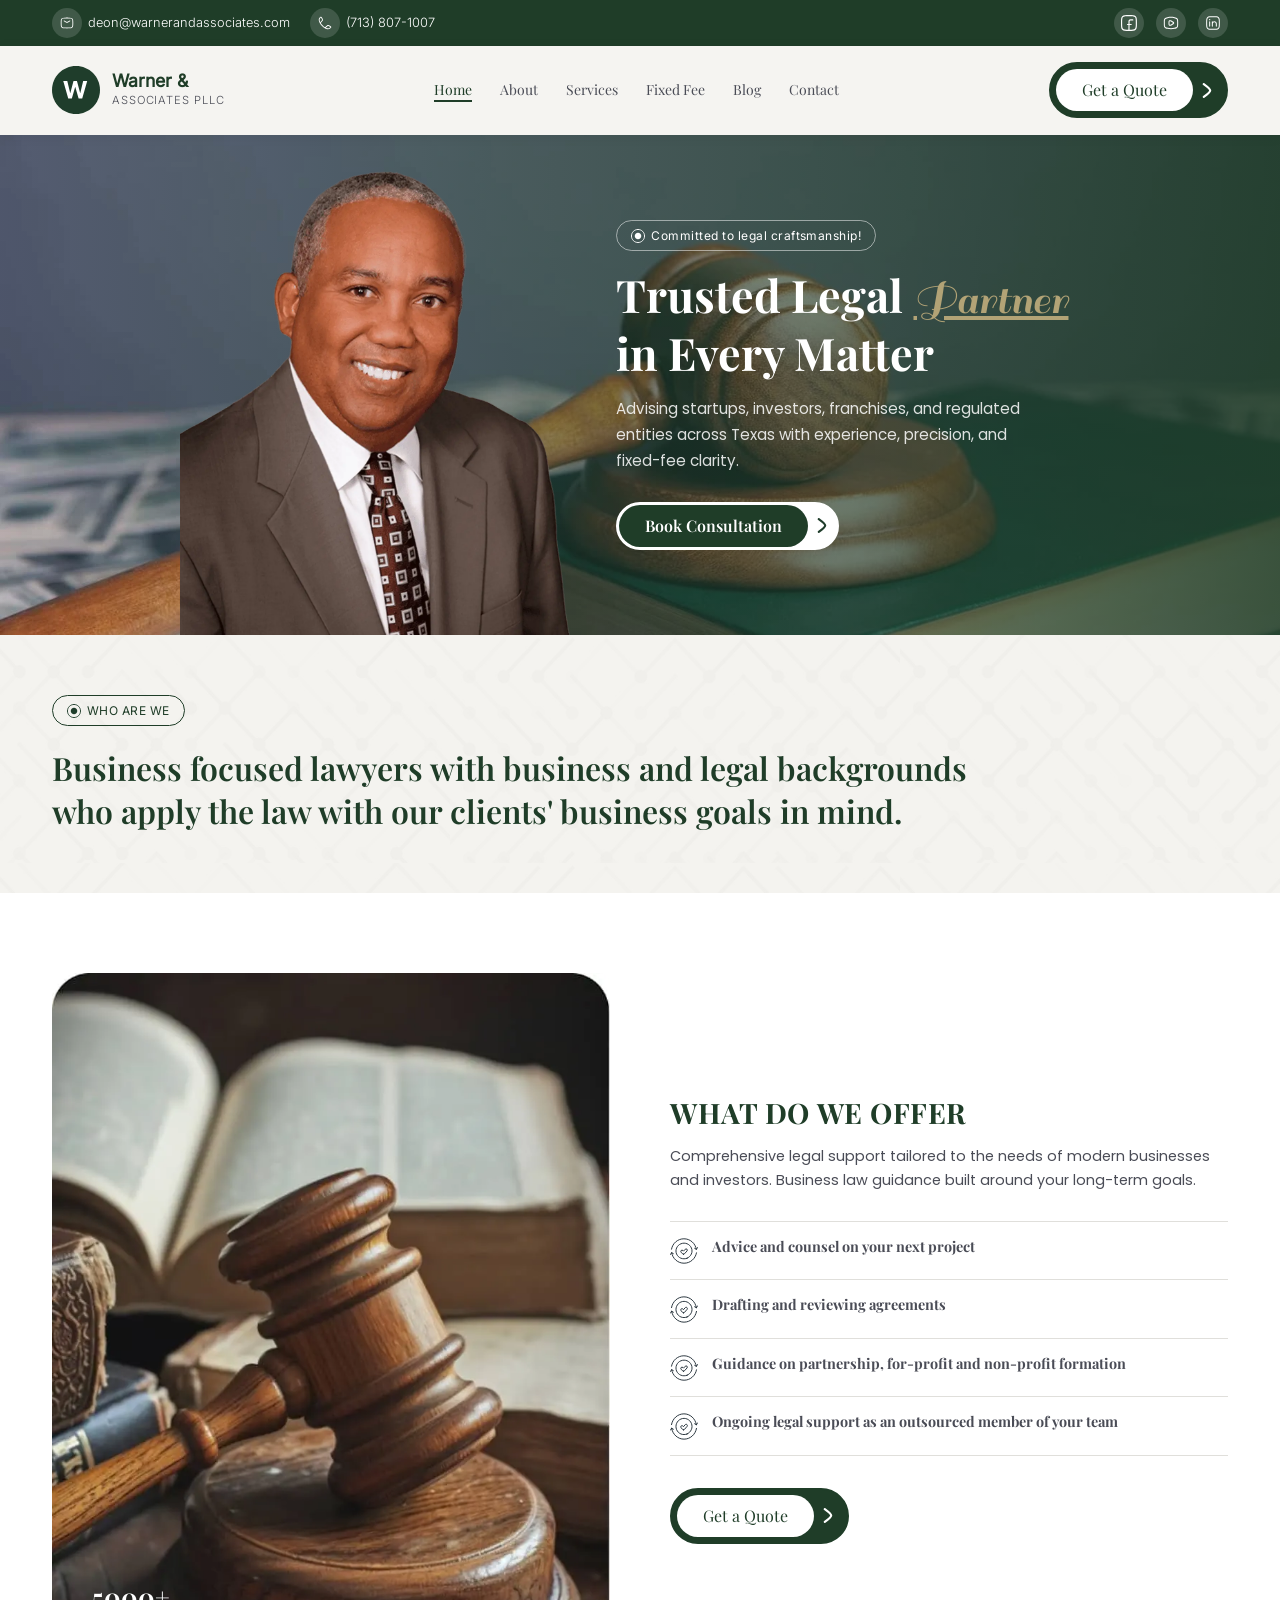
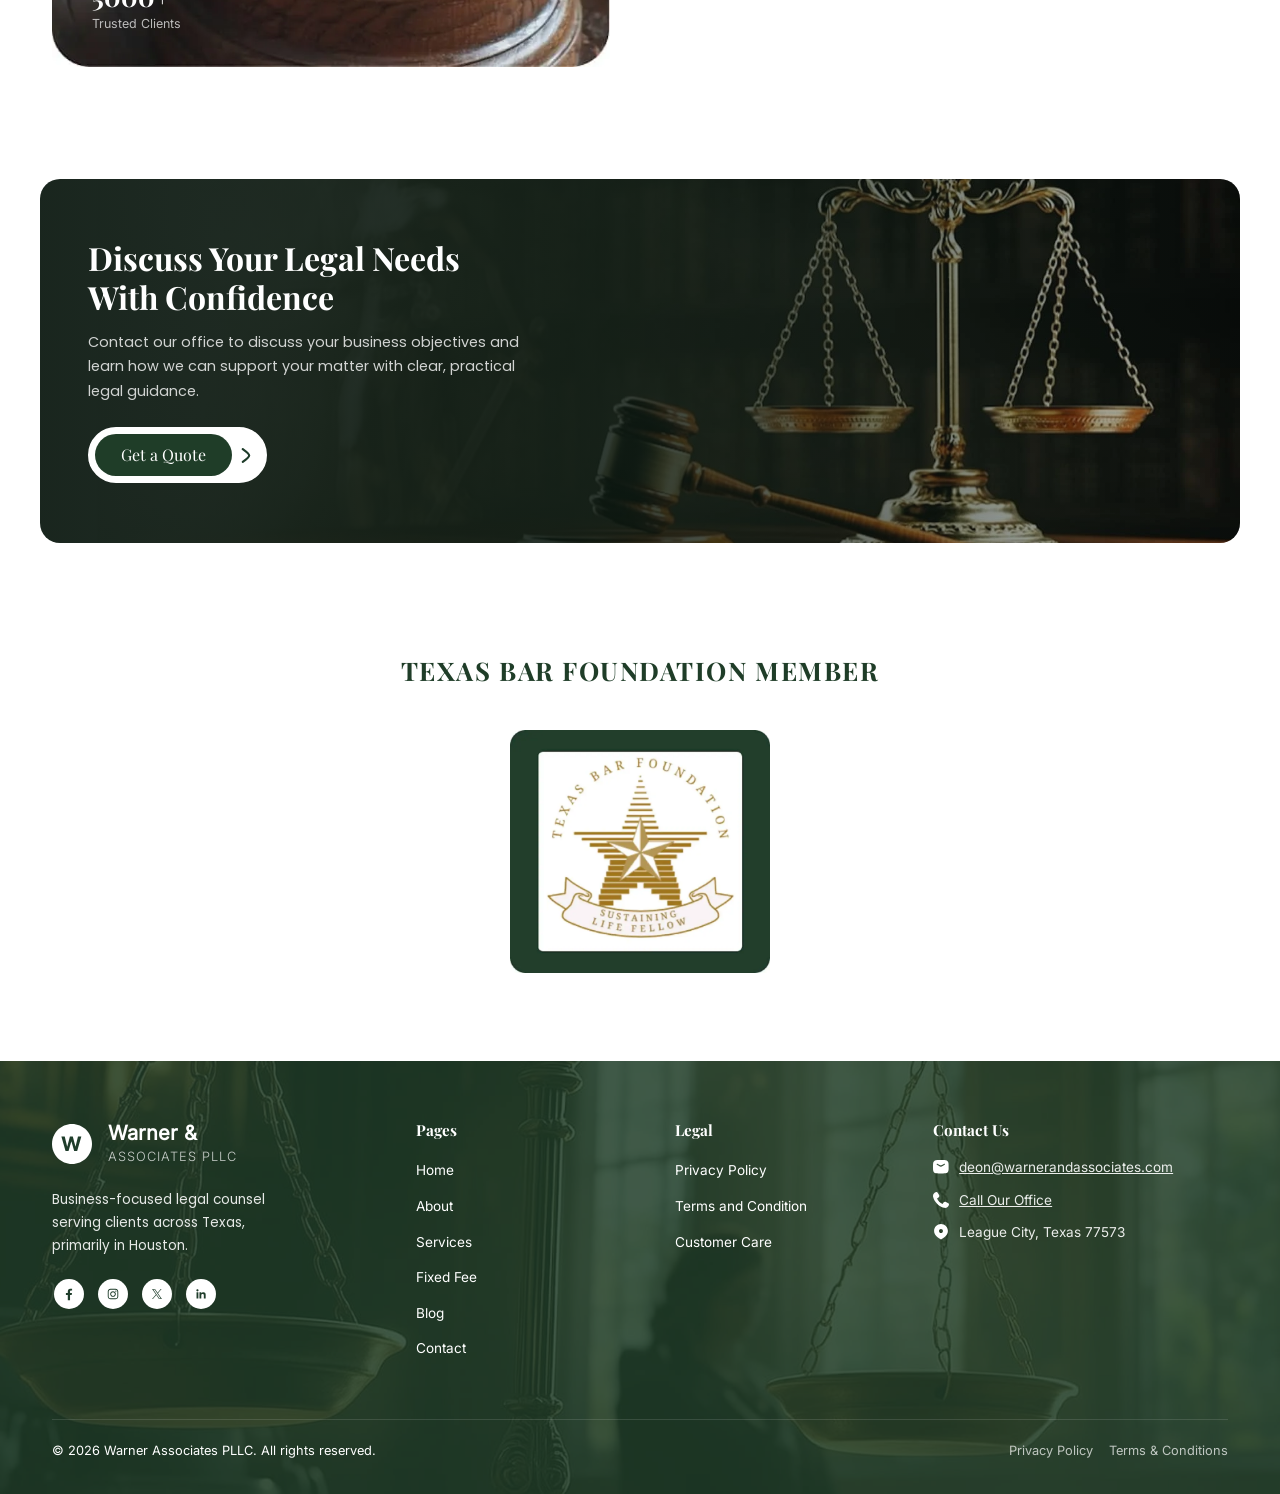
==== index.html @ b0675421 "Update" ====
<!DOCTYPE html>
<html lang="en">
    <head>
        <meta charset="UTF-8" />
        <meta name="viewport" content="width=device-width, initial-scale=1.0" />
        <meta name="description" content="Warner & Associates PLLC — Business-focused legal counsel serving clients across Texas, primarily in Houston. Advising startups, investors, franchises, and regulated entities with experience, precision, and fixed-fee clarity." />

        <title>Warner & Associates PLLC | Trusted Legal Partner in Every Matter</title>

        <!-- Favicon -->
        <link rel="icon" type="image/svg+xml" href="assets/green-logo.svg" />
        <link rel="icon" type="image/png" href="assets/green-logo.png" />
        <link rel="apple-touch-icon" href="assets/green-logo.png" />
        
        <!-- Open Graph / Social Share -->
        <meta property="og:type" content="website" />
        <meta property="og:url" content="https://warnerandassociates.com/" />
        <meta property="og:title" content="Warner & Associates PLLC | Trusted Legal Partner" />
        <meta property="og:description" content="Business-focused legal counsel serving clients across Texas. Advising startups, investors, franchises, and regulated entities with experience and fixed-fee clarity." />
        <meta property="og:image" content="https://warnerandassociates.com/images-raw/og-cover.jpg" />
        <meta property="og:image:width" content="1200" />
        <meta property="og:image:height" content="630" />

        <!-- Twitter Card -->
        <meta name="twitter:card" content="summary_large_image" />
        <meta name="twitter:title" content="Warner & Associates PLLC | Trusted Legal Partner" />
        <meta name="twitter:description" content="Business-focused legal counsel serving clients across Texas. Advising startups, investors, franchises, and regulated entities with experience and fixed-fee clarity." />
        <meta name="twitter:image" content="https://warnerandassociates.com/images-raw/og-cover.jpg" />

        <!-- Preload critical above-the-fold assets -->
        <link rel="preload" as="image" href="images/hero-bg-mobile.webp" media="(max-width: 767px)" />
        <link rel="preload" as="image" href="images/hero-bg-desktop.webp" media="(min-width: 768px)" />
        <link rel="preload" as="image" href="images/deon-desktop.webp" media="(min-width: 768px)" />
        <link rel="preload" as="image" href="images/deon-mobile.webp" media="(max-width: 767px)" />
        <link rel="preload" href="fonts/playfair-display-v40-latin-700.woff2" as="font" type="font/woff2" crossorigin />
        <link rel="preload" href="fonts/sail-v17-latin-regular.woff2" as="font" type="font/woff2" crossorigin />
        <link rel="preload" href="fonts/poppins-v24-latin-regular.woff2" as="font" type="font/woff2" crossorigin />

        <!-- CSS -->
        <link rel="stylesheet" href="css/critical.css" />
        <link rel="stylesheet" href="css/global.css" media="print" onload="this.media='all'; this.onload=null;" />
        <noscript><link rel="stylesheet" href="css/global.css" /></noscript>
        <link rel="stylesheet" href="css/styles.css" media="print" onload="this.media='all'; this.onload=null;" />
        <noscript><link rel="stylesheet" href="css/styles.css" /></noscript>
    </head>

    <body>

        <!-- ============================================================
             TOP BAR
             ============================================================ -->
        <div id="top-bar">
            <div class="container">
                <div class="top-bar-inner">
                    <div class="top-bar-contact">
                        <a href="mailto:deon@warnerandassociates.com">
                            <span class="top-bar-icon">
                                <img src="icons/nav-email.svg" alt="" aria-hidden="true" width="14" height="14" />
                            </span>
                            <span>deon@warnerandassociates.com</span>
                        </a>
                        <a href="tel:7138071007">
                            <span class="top-bar-icon">
                                <img src="icons/nav-phone.svg" alt="" aria-hidden="true" width="14" height="14" />
                            </span>
                            (713) 807-1007
                        </a>
                    </div>
                    <div class="top-bar-socials">
                        <a href="#" aria-label="Facebook">
                            <span class="top-bar-icon">
                                <img src="icons/nav-facebook.svg" alt="Facebook" width="16" height="16" />
                            </span>
                        </a>
                        <a href="#" aria-label="YouTube">
                            <span class="top-bar-icon">
                                <img src="icons/nav-youtube.svg" alt="YouTube" width="16" height="16" />
                            </span>
                        </a>
                        <a href="#" aria-label="LinkedIn">
                            <span class="top-bar-icon">
                                <img src="icons/nav-linkedin.svg" alt="LinkedIn" width="16" height="16" />
                            </span>
                        </a>
                    </div>
                </div>
            </div>
        </div>

        <!-- ============================================================
             MAIN NAVIGATION
             ============================================================ -->
        <header id="main-nav">
            <div class="container">
                <nav class="nav-inner" aria-label="Main navigation">
                    <a href="index.html" class="nav-logo" aria-label="Warner & Associates PLLC Home">
                        <img src="assets/green-logo.svg" alt="Warner &amp; Associates PLLC" width="48" height="48" />
                        <div class="nav-logo-name">
                            <strong>Warner &amp;</strong>
                            <span>ASSOCIATES PLLC</span>
                        </div>
                    </a>
                    <ul class="nav-links" role="list">
                        <li><a href="index.html" class="active">Home</a></li>
                        <li><a href="about.html">About</a></li>
                        <li><a href="services.html">Services</a></li>
                        <li><a href="fixed-fee.html">Fixed Fee</a></li>
                        <li><a href="blog.html">Blog</a></li>
                        <li><a href="contact.html">Contact</a></li>
                    </ul>
                    <div class="nav-cta">
                            <a href="contact.html" class="btn-quote-2">
                                <div class="btn-quote-text-2">Get a Quote</div>
                                <div class="btn-quote-arrow">
                                    <img src="icons/white-arrow.svg" alt="" aria-hidden="true" width="12" height="12" />
                                </div>
                            </a>
                    </div>
                    <button class="nav-hamburger" id="hamburgerBtn" aria-label="Open menu" aria-expanded="false">
                        <span></span>
                        <span></span>
                        <span></span>
                    </button>
                </nav>
            </div>
            <div class="nav-mobile-menu" id="mobileMenu" role="navigation" aria-label="Mobile navigation">
                <a href="index.html" class="active">Home</a>
                <a href="about.html">About</a>
                <a href="services.html">Services</a>
                <a href="fixed-fee.html">Fixed Fee</a>
                <a href="blog.html">Blog</a>
                <a href="contact.html">Contact</a>
            </div>
        </header>

        <!-- ============================================================
             MAIN CONTENT
             ============================================================ -->
        <main id="main-content">

            <!-- ========================================================
                 HERO SECTION
                 ======================================================== -->
            <section id="hero" aria-label="Hero">
                <!-- Background image — above the fold, NO lazy load -->
                <picture class="hero-bg">
                    <source media="(max-width: 767px)" srcset="images/hero-bg-mobile.webp" />
                    <source media="(min-width: 768px)" srcset="images/hero-bg-desktop.webp" />
                    <img aria-hidden="true" decoding="async" src="images-raw/hero-bg-desktop.jpg" alt="" width="1920" height="897" />
                </picture>

                <!-- Deon's photo — absolutely pinned to left edge on desktop -->
                <div class="hero-image">
                    <picture>
                        <source media="(max-width: 767px)" srcset="images/deon-mobile.webp" />
                        <source media="(min-width: 768px)" srcset="images/deon-desktop.webp" />
                        <img decoding="async" src="images/deon-desktop.webp" alt="T. Deon Warner, Attorney" width="572" height="713" />
                    </picture>
                </div>

                <!-- Text content — right side -->
                <div class="container">
                    <div class="hero-content">
                        <div class="section-badge">
                            <img src="icons/circle-dot-white.svg" alt="" aria-hidden="true" width="14" height="14" />
                            Committed to legal craftsmanship!
                        </div>
                        <h1>
                            Trusted Legal <span class="hero-accent">Partner</span><br />
                            in Every Matter
                        </h1>
                        <p>Advising startups, investors, franchises, and regulated entities across Texas with experience, precision, and fixed-fee clarity.</p>
                        <a href="contact.html" class="btn-hero">
                            <div class="btn-hero-text">Book Consultation</div>
                            <div class="btn-hero-arrow">
                                <img src="icons/green-arrow.svg" alt="" aria-hidden="true" width="18" height="18" />
                            </div>
                        </a>
                    </div>
                </div>
            </section>

            <!-- ========================================================
                 WHO WE ARE
                 ======================================================== -->
            <section id="who-we-are" class="has-bg-texture" aria-label="Who we are">
                <div class="container">
                    <div class="section-badge">
                        <img src="icons/circle-dot.svg" alt="" aria-hidden="true" width="14" height="14" />
                        WHO ARE WE
                    </div>
                    <h2 class="who-statement">
                        Business focused lawyers with business and legal backgrounds who apply the law with our clients' business goals in mind.
                    </h2>
                </div>
            </section>

            <!-- ========================================================
                 WHAT DO WE OFFER
                 ======================================================== -->
            <section id="what-we-offer" aria-label="What we offer">
                <div class="container">
                    <div class="offer-grid">

                        <!-- Left — image with stat badge -->
                        <div class="offer-image-wrap">
                            <picture>
                                <source media="(max-width: 600px)" srcset="images/gavel-1-mobile.webp" />
                                <source media="(min-width: 601px)" srcset="images/gavel-1-desktop.webp" />
                                <img loading="lazy" decoding="async" src="images/gavel-1-desktop.webp" alt="Gavel and law books" width="572" height="713" />
                            </picture>
                            <div class="offer-stat">
                                <strong>5000+</strong>
                                <span>Trusted Clients</span>
                            </div>
                        </div>

                        <!-- Right — content -->
                        <div class="offer-content">
                            <!-- <div class="section-badge">
                                <img src="icons/gavel-grey.svg" alt="" aria-hidden="true" width="14" height="14" />
                                Services
                            </div> -->
                            <h2>WHAT DO WE OFFER</h2>
                            <p>Comprehensive legal support tailored to the needs of modern businesses and investors. Business law guidance built around your long-term goals.</p>

                            <ul class="offer-list">
                                <li>
                                    <img src="icons/heart-bullet-point.svg" alt="" aria-hidden="true" loading="lazy" decoding="async" width="28" height="28" />
                                    <span>Advice and counsel on your next project</span>
                                </li>
                                <li>
                                    <img src="icons/heart-bullet-point.svg" alt="" aria-hidden="true" loading="lazy" decoding="async" width="28" height="28" />
                                    <span>Drafting and reviewing agreements</span>
                                </li>
                                <li>
                                    <img src="icons/heart-bullet-point.svg" alt="" aria-hidden="true" loading="lazy" decoding="async" width="28" height="28" />
                                    <span>Guidance on partnership, for-profit and non-profit formation</span>
                                </li>
                                <li>
                                    <img src="icons/heart-bullet-point.svg" alt="" aria-hidden="true" loading="lazy" decoding="async" width="28" height="28" />
                                    <span>Ongoing legal support as an outsourced member of your team</span>
                                </li>
                            </ul>

                            <a href="contact.html" class="btn-quote-2">
                                <div class="btn-quote-text-2">Get a Quote</div>
                                <div class="btn-quote-arrow">
                                    <img src="icons/white-arrow.svg" alt="" aria-hidden="true" width="12" height="12" />
                                </div>
                            </a>
                        </div>

                    </div>
                </div>
            </section>

            <!-- ========================================================
                 CTA BANNER
                 ======================================================== -->
            <section id="cta-banner" aria-label="Contact call to action">
                <div class="cta-banner-content">
                    <h2>Discuss Your Legal Needs With Confidence</h2>
                    <p>Contact our office to discuss your business objectives and learn how we can support your matter with clear, practical legal guidance.</p>
                    <a href="contact.html" class="btn-quote btn-quote--light">
                        <div class="btn-quote-text">Get a Quote</div>
                        <div class="btn-quote-arrow">
                            <img src="icons/green-arrow.svg" alt="" aria-hidden="true" width="12" height="12" />
                        </div>
                    </a>
                </div>
                <picture>
                    <source media="(max-width: 600px)" srcset="images/gavel2-img-mobile.webp" />
                    <source media="(min-width: 601px)" srcset="images/gavel2-img-desktop.webp" />
                    <img aria-hidden="true" loading="lazy" decoding="async" src="images-raw/gavel2-img-desktop.jpg" alt="" width="1200" height="480" />
                </picture>
            </section>

            <!-- ========================================================
                 TEXAS BAR FOUNDATION
                 ======================================================== -->
            <section id="texas-bar" aria-label="Texas Bar Foundation Member">
                <div class="container">
                    <h2>TEXAS BAR FOUNDATION MEMBER</h2>
                    <div class="texas-bar-logo-wrap">
                        <picture>
                            <source media="(max-width: 600px)" srcset="images/texas-bar-logo-mobile.webp" />
                            <source media="(min-width: 601px)" srcset="images/texas-bar-logo-desktop.webp" />
                            <img loading="lazy" decoding="async" src="images/texas-bar-logo-desktop.webp" alt="Texas Bar Foundation Sustaining Life Fellow" width="300" height="300" />
                        </picture>
                    </div>
                </div>
            </section>

        </main>

        <!-- ============================================================
             FOOTER
             ============================================================ -->
        <footer id="footer">
            <picture>
                <source media="(max-width: 600px)" srcset="images/footer-bg-mobile.webp" />
                <source media="(min-width: 601px)" srcset="images/footer-bg-desktop.webp" />
                <img aria-hidden="true" loading="lazy" decoding="async" src="images-raw/footer-bg-desktop.jpg" alt="" width="1920" height="600" />
            </picture>

            <div class="container">
                <div class="footer-inner">
                    <div class="footer-grid">

                        <!-- Brand col -->
                        <div class="footer-brand">
                            <div class="footer-brand-top">
                                <div class="footer-logo-circle"><img src="assets/white-logo.svg" alt="Warner &amp; Associates PLLC"></div>
                                <div class="footer-brand-name">
                                    <strong>Warner &amp;</strong>
                                    <span>ASSOCIATES PLLC</span>
                                </div>
                            </div>
                            <p>Business-focused legal counsel serving clients across Texas, primarily in Houston.</p>
                            <div class="footer-socials">
                                <a href="#" aria-label="Facebook">
                                    <img src="icons/fb-white.svg" alt="Facebook" width="18" height="18" loading="lazy" decoding="async" />
                                </a>
                                <a href="#" aria-label="Instagram">
                                    <img src="icons/insta-white.svg" alt="Instagram" width="15" height="15" loading="lazy" decoding="async" />
                                </a>
                                <a href="#" aria-label="Twitter/X">
                                    <img src="icons/twitter-white.svg" alt="Twitter/X" width="15" height="15" loading="lazy" decoding="async" />
                                </a>
                                <a href="#" aria-label="LinkedIn">
                                    <img src="icons/linkedin-white.svg" alt="LinkedIn" width="15" height="15" loading="lazy" decoding="async" />
                                </a>
                            </div>
                        </div>

                        <!-- Pages col -->
                        <div class="footer-col">
                            <h4>Pages</h4>
                            <ul>
                                <li><a href="index.html">Home</a></li>
                                <li><a href="about.html">About</a></li>
                                <li><a href="services.html">Services</a></li>
                                <li><a href="fixed-fee.html">Fixed Fee</a></li>
                                <li><a href="blog.html">Blog</a></li>
                                <li><a href="contact.html">Contact</a></li>
                            </ul>
                        </div>

                        <!-- Legal col -->
                        <div class="footer-col">
                            <h4>Legal</h4>
                            <ul>
                                <li><a href="#">Privacy Policy</a></li>
                                <li><a href="#">Terms and Condition</a></li>
                                <li><a href="#">Customer Care</a></li>
                            </ul>
                        </div>

                        <!-- Contact col -->
                        <div class="footer-col">
                            <h4>Contact Us</h4>
                            <div class="footer-contact-item">
                                <img src="icons/footer-email.svg" alt="" aria-hidden="true" width="16" height="16" loading="lazy" decoding="async" />
                                <a href="mailto:deon@warnerandassociates.com">deon@warnerandassociates.com</a>
                            </div>
                            <div class="footer-contact-item">
                                <img src="icons/footer-phone.svg" alt="" aria-hidden="true" width="16" height="16" loading="lazy" decoding="async" />
                                <a href="tel:7138071007">Call Our Office</a>
                            </div>
                            <div class="footer-contact-item">
                                <img src="icons/footer-location.svg" alt="" aria-hidden="true" width="16" height="16" loading="lazy" decoding="async" />
                                <span>League City, Texas 77573</span>
                            </div>
                        </div>

                    </div>

                    <div class="footer-bottom">
                        <p>&copy; 2026 Warner Associates PLLC. All rights reserved.</p>
                                                <div class="footer-bottom-links">
                            <a href="#">Privacy Policy</a>
                            <a href="#">Terms &amp; Conditions</a>
                        </div>
                    </div>

                </div>
            </div>
        </footer>

        <!-- JS -->
        <script src="js/nav.js" defer></script>

    </body>
</html>
---- css/global.css ----
/* ============================================================
   WARNER & ASSOCIATES PLLC — global.css
   MigsFlow Web Design
   ============================================================ */

/* ============================================================
   FONTS — @font-face declarations
   ============================================================ */

/* Playfair Display */
@font-face {
    font-family: 'Playfair Display';
    font-style: normal;
    font-weight: 400;
    font-display: swap;
    src: url('../fonts/playfair-display-v40-latin-regular.woff2') format('woff2');
}
@font-face {
    font-family: 'Playfair Display';
    font-style: normal;
    font-weight: 500;
    font-display: swap;
    src: url('../fonts/playfair-display-v40-latin-500.woff2') format('woff2');
}
@font-face {
    font-family: 'Playfair Display';
    font-style: normal;
    font-weight: 600;
    font-display: swap;
    src: url('../fonts/playfair-display-v40-latin-600.woff2') format('woff2');
}
@font-face {
    font-family: 'Playfair Display';
    font-style: normal;
    font-weight: 700;
    font-display: swap;
    src: url('../fonts/playfair-display-v40-latin-700.woff2') format('woff2');
}

/* Sail */
@font-face {
    font-family: 'Sail';
    font-style: normal;
    font-weight: 400;
    font-display: swap;
    src: url('../fonts/sail-v17-latin-regular.woff2') format('woff2');
}

/* Poppins */
@font-face {
    font-family: 'Poppins';
    font-style: normal;
    font-weight: 300;
    font-display: swap;
    src: url('../fonts/poppins-v24-latin-300.woff2') format('woff2');
}
@font-face {
    font-family: 'Poppins';
    font-style: normal;
    font-weight: 400;
    font-display: swap;
    src: url('../fonts/poppins-v24-latin-regular.woff2') format('woff2');
}

/* Inter */
@font-face {
    font-family: 'Inter';
    font-style: normal;
    font-weight: 200;
    font-display: swap;
    src: url('../fonts/inter-v20-latin-200.woff2') format('woff2');
}
@font-face {
    font-family: 'Inter';
    font-style: normal;
    font-weight: 300;
    font-display: swap;
    src: url('../fonts/inter-v20-latin-300.woff2') format('woff2');
}
@font-face {
    font-family: 'Inter';
    font-style: normal;
    font-weight: 400;
    font-display: swap;
    src: url('../fonts/inter-v20-latin-regular.woff2') format('woff2');
}

/* ============================================================
   CSS VARIABLES
   ============================================================ */

:root {
    /* Colors */
    --color-dark-green: #1F3D28;
    --color-gold: #B2A376;
    --color-body: #4A4C56;
    --color-bg: #F5F4F1;
    --color-form-bg: #0D1A12;
    --color-form-bg-light: #F8FAFB;
    --color-form-card: #25312A;
    --color-placeholder: #777980;
    --color-white: #FFFFFF;
    --color-black: #000000;
    --color-border: #E0DFDB;


    /* Fonts */
    --font-heading: 'Playfair Display', Georgia, serif;
    --font-accent: 'Sail', cursive;
    --font-body: 'Poppins', sans-serif;
    --font-ui: 'Inter', sans-serif;

    /* Spacing */
    --section-padding: 80px 0;
    --container-max: 1200px;
    --container-padding: 0 12px;

    /* Border radius */
    --radius-sm: 6px;
    --radius-md: 12px;
    --radius-lg: 20px;

    /* Transitions */
    --transition: all 0.3s ease;
}

/* ============================================================
   RESET & BASE
   ============================================================ */

*, *::before, *::after {
    box-sizing: border-box;
    margin: 0;
    padding: 0;
}

html {
    scroll-behavior: smooth;
}

body {
    font-family: var(--font-body);
    font-weight: 400;
    color: var(--color-body);
    background-color: var(--color-white);
    line-height: 1.6;
    -webkit-font-smoothing: antialiased;
    -moz-osx-font-smoothing: grayscale;
}

img {
    display: block;
    max-width: 100%;
    height: auto;
}

a {
    text-decoration: none;
    color: inherit;
    transition: var(--transition);
}

ul, ol {
    list-style: none;
}

button {
    cursor: pointer;
    border: none;
    background: none;
    font-family: inherit;
}

/* ============================================================
   TYPOGRAPHY
   ============================================================ */

h1, h2, h3, h4, h5, h6 {
    font-family: var(--font-heading);
    color: var(--color-dark-green);
    line-height: 1.2;
}

h1 { font-size: clamp(2rem, 4vw, 3rem); font-weight: 700; }
h2 { font-size: clamp(1.6rem, 3vw, 2.4rem); font-weight: 700; }
h3 { font-size: clamp(1.2rem, 2.5vw, 1.6rem); font-weight: 600; }
h4 { font-size: 1.1rem; font-weight: 600; }

p {
    font-family: var(--font-body);
    font-size: 0.95rem;
    color: var(--color-body);
    line-height: 1.7;
}

/* ============================================================
   CONTAINER
   ============================================================ */

.container {
    max-width: var(--container-max);
    margin: 0 auto;
    padding: var(--container-padding);
    width: 100%;
}

/* ============================================================
   SECTION BADGE (the small pill label e.g. "WHO ARE WE")
   ============================================================ */

.section-badge {
    display: inline-flex;
    align-items: center;
    gap: 6px;
    background: transparent;
    border: 1px solid var(--color-dark-green);
    border-radius: 999px;
    padding: 5px 14px;
    font-family: var(--font-ui);
    font-size: 0.75rem;
    font-weight: 500;
    color: var(--color-dark-green);
    letter-spacing: 0.04em;
    margin-bottom: 12px;
}

.section-badge img {
    width: 14px;
    height: 14px;
}

/* ============================================================
   BUTTONS
   ============================================================ */

.btn {
    display: inline-flex;
    align-items: center;
    gap: 8px;
    padding: 12px 24px;
    border-radius: 999px;
    font-family: var(--font-ui);
    font-size: 0.875rem;
    font-weight: 500;
    transition: var(--transition);
    cursor: pointer;
    border: 2px solid transparent;
    white-space: nowrap;
}

/* Primary — dark green fill */
.btn-primary {
    background-color: var(--color-dark-green);
    color: var(--color-white);
    border-color: var(--color-dark-green);
}
.btn-primary:hover {
    background-color: transparent;
    color: var(--color-dark-green);
}

/* Outline — transparent with dark green border */
.btn-outline {
    background-color: var(--color-dark-green);
    color: var(--color-white);
    border-color: var(--color-dark-green);
}
.btn-outline:hover {
    background-color: var(--color-dark-green);
    color: var(--color-white);
}
.btn-outline:hover img.btn-arrow {
    filter: brightness(0) invert(1);
}

/* Outline white — for use on dark backgrounds */
.btn-outline-white {
    background-color: transparent;
    color: var(--color-white);
    border-color: var(--color-white);
}
.btn-outline-white:hover {
    background-color: var(--color-white);
    color: var(--color-dark-green);
}

/* Arrow icon inside button */
.btn img.btn-arrow {
    width: 28px;
    height: 28px;
    flex-shrink: 0;
}

.btn {
    background: white;
}

/* ============================================================
   TOP NAV BAR (email / phone / socials strip)
   ============================================================ */

#top-bar {
    background-color: var(--color-dark-green);
    padding: 8px 0;
}

.top-bar-inner {
    display: flex;
    align-items: center;
    justify-content: space-between;
    gap: 16px;
}

.top-bar-contact {
    display: flex;
    align-items: center;
    gap: 20px;
}

.top-bar-icon {
    display: flex;
    align-items: center;
    justify-content: center;
    width: 30px;
    height: 30px;
    border-radius: 50%;
    background-color: rgba(255, 255, 255, 0.15);
    flex-shrink: 0;
}

.top-bar-contact a {
    display: flex;
    align-items: center;
    gap: 6px;
    color: var(--color-white);
    font-family: var(--font-ui);
    font-size: 0.8rem;
    font-weight: 300;
    opacity: 1;
}

.top-bar-contact a:hover {
    opacity: 1;
}

.top-bar-contact a img {
    width: 14px;
    height: 14px;
}

.top-bar-socials {
    display: flex;
    align-items: center;
    gap: 12px;
}

.top-bar-socials a img {
    width: 16px;
    height: 16px;
    transition: var(--transition);
}

.top-bar-socials a:hover img {
    opacity: 1;
}

/* ============================================================
   MAIN NAVIGATION
   ============================================================ */

#main-nav {
    background-color: var(--color-bg);
    position: sticky;
    top: 0;
    z-index: 1000;
    box-shadow: 0 2px 12px rgba(0, 0, 0, 0.06);
}

.nav-inner {
    display: flex;
    align-items: center;
    justify-content: space-between;
    gap: 24px;
    padding: 1rem 0rem 1rem 0rem;
}

/* Logo */
.nav-logo {
    flex-shrink: 0;
}

.nav-logo img {
    height: 40px;
    width: auto;
}
.nav-logo {
    display: flex;
    align-items: center;
    gap: 12px;
    flex-shrink: 0;
}

.nav-logo img {
    width: 48px;
    height: 48px;
    flex-shrink: 0;
}

.nav-logo-name {
    display: flex;
    flex-direction: column;
    gap: 1px;
}

.nav-logo-name strong {
    font-family: var(--font-ui);
    font-size: 1.1rem;
    font-weight: 700;
    color: var(--color-dark-green);
    line-height: 1.2;
}

.nav-logo-name span {
    font-family: var(--font-ui);
    font-size: 0.7rem;
    font-weight: 300;
    color: var(--color-body);
    letter-spacing: 0.08em;
}

/* Nav Links */
.nav-links {
    display: flex;
    align-items: center;
    gap: 28px;
}

.nav-links a {
    font-family: var(--font-heading);
    font-size: 0.875rem;
    font-weight: 400;
    color: var(--color-body);
    position: relative;
}

.nav-links a::after {
    content: '';
    position: absolute;
    bottom: -3px;
    left: 0;
    width: 0;
    height: 2px;
    background-color: var(--color-dark-green);
    transition: var(--transition);
}

.nav-links a:hover::after,
.nav-links a.active::after {
    width: 100%;
}

.nav-links a:hover,
.nav-links a.active {
    color: var(--color-dark-green);
}

.nav-mobile-menu a.active {
    color: var(--color-dark-green);
    font-weight: bold;
}

/* Nav CTA button */
.nav-cta {
    flex-shrink: 0;
}

/* Hamburger — mobile only */
.nav-hamburger {
    display: none;
    flex-direction: column;
    gap: 5px;
    cursor: pointer;
    padding: 4px;
}

.nav-hamburger span {
    display: block;
    width: 24px;
    height: 2px;
    background-color: var(--color-dark-green);
    border-radius: 2px;
    transition: transform 0.3s ease, opacity 0.3s ease;
}

/* Hamburger → X when open */
.nav-hamburger.open span:nth-child(1) {
    transform: translateY(7px) rotate(45deg);
}
.nav-hamburger.open span:nth-child(2) {
    opacity: 0;
    transform: scaleX(0);
}
.nav-hamburger.open span:nth-child(3) {
    transform: translateY(-7px) rotate(-45deg);
}

/* Mobile Nav Menu — animated slide down */
.nav-mobile-menu {
    display: flex;
    flex-direction: column;
    background-color: var(--color-bg);
    padding: 0 24px;
    border-top: 1px solid var(--color-border);
    gap: 0;
    max-height: 0;
    overflow: hidden;
    opacity: 0;
    transform: translateY(-6px);
    transition: max-height 0.35s ease, opacity 0.25s ease, transform 0.25s ease, padding 0.3s ease;
}

.nav-mobile-menu.open {
    max-height: 500px;
    opacity: 1;
    transform: translateY(0);
    padding: 16px 24px 24px;
}

.nav-mobile-menu a {
    font-family: var(--font-ui);
    font-size: 0.95rem;
    font-weight: 400;
    color: var(--color-body);
    padding: 10px 0;
    border-bottom: 1px solid var(--color-border);
}

.nav-mobile-menu a:last-child {
    border-bottom: none;
}

.nav-mobile-menu a:hover {
    color: var(--color-dark-green);
}

.nav-mobile-menu .btn {
    margin-top: 12px;
    justify-content: center;
}





.btn-quote-2 {
    display: inline-flex;
    align-items: center;
    background-color: var(--color-dark-green);
    border: 2px solid var(--color-dark-green);
    border-radius: 999px;
    padding: 5px;
    text-decoration: none;
    transition: var(--transition);
    cursor: pointer;
}

.btn-quote-text-2 {
    background-color: var(--color-white);
    color: var(--color-dark-green);
    border-radius: 999px;
    padding: 13px 26px;
    font-family: var(--font-heading);
    font-size: 1rem;
    line-height: 1;
    white-space: nowrap;
    transition: var(--transition);
}


.btn-quote-arrow {
    display: flex;
    align-items: center;
    justify-content: center;
    width: 48px;
    flex-shrink: 0;
}


/* ============================================================
   PAGE HERO BANNER (used on all inner pages — not home)
   ============================================================ */

.page-hero {
    position: relative;
    min-height: 300px;
    display: flex;
    align-items: center;
    justify-content: center;
    text-align: center;
    overflow: hidden;
}

.page-hero picture {
    position: absolute;
    top: 0;
    left: 0;
    width: 100%;
    height: 100%;
    z-index: -2;
}

.page-hero picture img {
    position: absolute;
    top: 0;
    left: 0;
    width: 100%;
    height: 100%;
    object-fit: cover;
}

/* Dark green overlay */
.page-hero::before {
    content: '';
    position: absolute;
    inset: 0;
    background-color: rgba(31, 61, 40, 0.82);
    z-index: -1;
}

.page-hero-content {
    position: relative;
    z-index: 1;
    padding: 60px 24px;
}

/* Small pill label */
.page-hero-badge {
    display: inline-block;
    border: 1px solid rgba(255, 255, 255, 0.5);
    border-radius: 999px;
    padding: 5px 16px;
    font-family: var(--font-ui);
    font-size: 0.8rem;
    color: var(--color-white);
    margin-bottom: 14px;
}

.page-hero h1 {
    color: var(--color-white);
    font-size: clamp(1.8rem, 3.5vw, 2.8rem);
    font-weight: 600;
    margin-bottom: 12px;
}

/* Breadcrumb */
.breadcrumb {
    display: flex;
    align-items: center;
    justify-content: center;
    gap: 8px;
    font-family: var(--font-ui);
    font-size: 0.825rem;
    color: rgba(255, 255, 255, 0.75);
}

.breadcrumb a {
    color: rgba(255, 255, 255, 0.75);
}

.breadcrumb a:hover {
    color: var(--color-white);
}

.breadcrumb-sep {
    font-size: 0.75rem;
    opacity: 0.6;
}

/* ============================================================
   CTA BANNER SECTION (Discuss Your Legal Needs...)
   ============================================================ */

#cta-banner {
    position: relative;
    border-radius: var(--radius-lg);
    overflow: hidden;
    max-width: 1200px;
    min-width: 300px;
    margin: 2rem auto;
}

#cta-banner picture {
    position: absolute;
    top: 0;
    left: 0;
    width: 100%;
    height: 100%;
    z-index: -2;
}

#cta-banner picture img {
    position: absolute;
    top: 0;
    left: 0;
    width: 100%;
    height: 100%;
    object-fit: cover;
}

#cta-banner::before {
    content: '';
    position: absolute;
    inset: 0;
    background: linear-gradient(
        to right,
        rgba(13, 26, 18, 0.95) 0%,
        rgba(13, 26, 18, 0.88) 45%,
        rgba(13, 26, 18, 0.25) 100%
    );
    z-index: -1;
}

.cta-banner-content {
    position: relative;
    z-index: 1;
    padding: 60px 48px;
    max-width: 540px;
}

.cta-banner-content h2 {
    color: var(--color-white);
    font-size: clamp(1.5rem, 2.5vw, 2rem);
    margin-bottom: 14px;
}

.cta-banner-content p {
    color: rgba(255, 255, 255, 0.8);
    font-size: 0.9rem;
    margin-bottom: 24px;
}

/* ============================================================
   FOOTER
   ============================================================ */

#footer {
    position: relative;
    overflow: hidden;
    background-color: var(--color-dark-green);
}

#footer picture {
    position: absolute;
    top: 0;
    left: 0;
    width: 100%;
    height: 100%;
    z-index: 0;
}

#footer picture img {
    position: absolute;
    top: 0;
    left: 0;
    width: 100%;
    height: 100%;
    object-fit: cover;
    opacity: 0.15;
}

.footer-inner {
    position: relative;
    z-index: 1;
    padding: 60px 0 32px;
}

.footer-grid {
    display: grid;
    grid-template-columns: 1.5fr 1fr 1fr 1.4fr;
    gap: 48px;
    margin-bottom: 48px;
}

/* Footer brand col */
.footer-brand-top {
    display: flex;
    align-items: center;
    gap: 16px;
    margin-bottom: 20px;
}
/* 
.footer-logo-circle {
    width: 64px;
    height: 64px;
    border-radius: 50%;
    background-color: var(--color-white);
    display: flex;
    align-items: center;
    justify-content: center;
    font-family: var(--font-heading);
    font-size: 1.6rem;
    font-weight: 700;
    color: var(--color-dark-green);
    flex-shrink: 0;
} */

.footer-brand-name {
    display: flex;
    flex-direction: column;
    gap: 2px;
}

.footer-brand-name strong {
    font-family: var(--font-ui);
    font-size: 1.25rem;
    font-weight: 700;
    color: var(--color-white);
    line-height: 1.2;
}

.footer-brand-name span {
    font-family: var(--font-ui);
    font-size: 0.8rem;
    font-weight: 300;
    color: rgba(255, 255, 255, 0.75);
    letter-spacing: 0.08em;
    text-transform: uppercase;
}

.footer-brand p {
    color: rgba(255, 255, 255, .89);
    font-size: 0.85rem;
    line-height: 1.7;
    margin-bottom: 20px;
    max-width: 240px;
}

.footer-socials {
    display: flex;
    gap: 10px;
}

.footer-socials a {
    width: 34px;
    height: 34px;
    border-radius: 50%;
    /* border: 1px solid rgba(255, 255, 255, 0.25); */
    display: flex;
    align-items: center;
    justify-content: center;
    transition: var(--transition);
}

.footer-socials a:hover {
    border-color: var(--color-white);
    background-color: rgba(255, 255, 255, 0.1);
}

.footer-socials a img {
    width: 30px;
    height: 30px;
}

/* Footer columns */
.footer-col h4 {
    color: var(--color-white);
    font-family: var(--font-heading);
    font-size: 0.95rem;
    font-weight: 700;
    margin-bottom: 18px;
}

.footer-col ul li {
    margin-bottom: 10px;
}

.footer-col ul li a {
    color: rgba(255, 255, 255, 1);
    font-family: var(--font-ui);
    font-size: 0.85rem;
    transition: var(--transition);
}

.footer-col ul li a:hover {
    color: var(--color-white);
}

/* Footer contact col */
.footer-contact-item {
    display: flex;
    align-items: flex-start;
    gap: 10px;
    margin-bottom: 12px;
}

.footer-contact-item img {
    width: 16px;
    height: 16px;
    margin-top: 2px;
    flex-shrink: 0;
}

.footer-contact-item a,
.footer-contact-item span {
    color: rgba(255, 255, 255, .9);
    font-family: var(--font-ui);
    font-size: 0.85rem;
    line-height: 1.5;
}


.footer-contact-item a {
    text-decoration: underline;
}

.footer-contact-item a:hover {
    color: var(--color-white);
}

/* Footer bottom bar */
.footer-bottom {
    border-top: 1px solid rgba(255, 255, 255, 0.12);
    padding-top: 20px;
    display: flex;
    align-items: center;
    justify-content: space-between;
    gap: 16px;
}

.footer-bottom p {
    color: white;
    font-family: var(--font-ui);
    font-size: 0.8rem;
}

.footer-bottom-links {
    display: flex;
    gap: 16px;
}

.footer-bottom-links a {
    color: rgba(255, 255, 255, 0.7);
    font-family: var(--font-ui);
    font-size: 0.8rem;
    transition: var(--transition);
}

.footer-bottom-links a:hover {
    color: var(--color-white);
}

/* ============================================================
   PAGE BACKGROUND TEXTURE (main-bg.svg)
   ============================================================ */

.has-bg-texture {
    position: relative;
}

.has-bg-texture::before {
    content: '';
    position: absolute;
    inset: 0;
    background-image: url('../images/main-bg.svg');
    background-repeat: repeat;
    background-size: 900px auto;
    opacity: 1;
    pointer-events: none;
    z-index: 0;
}

.has-bg-texture > * {
    position: relative;
    z-index: 1;
}

/* ============================================================
   UTILITY CLASSES
   ============================================================ */

.text-center { text-align: center; }
.text-white { color: var(--color-white) !important; }
.text-green { color: var(--color-dark-green) !important; }
.text-gold { color: var(--color-gold) !important; }

.section-pad { padding: var(--section-padding); }

.sr-only {
    position: absolute;
    width: 1px;
    height: 1px;
    padding: 0;
    margin: -1px;
    overflow: hidden;
    clip: rect(0,0,0,0);
    white-space: nowrap;
    border: 0;
}

/* ============================================================
   RESPONSIVE — TABLET (max 1024px)
   ============================================================ */

@media (max-width: 1024px) {
    .footer-grid {
        grid-template-columns: 1fr 1fr;
        gap: 36px;
    }

    .nav-links {
        gap: 20px;
    }
}

/* ============================================================
   RESPONSIVE — MOBILE (max 768px)
   ============================================================ */


@media (max-width: 1200px) {

    #cta-banner {
        margin: 1.5rem 25px;
    }

}


@media (max-width: 768px) {
    :root {
        --section-padding: 56px 0;
    }

    /* Top bar — hide on small screens */
    #top-bar {
        display: none;
    }

    /* Nav */
    .nav-links,
    .nav-cta {
        display: none;
    }

    .nav-hamburger {
        display: flex;
    }

    /* Footer */
    .footer-grid {
        grid-template-columns: repeat(2, 1fr);
        gap: 28px;
        margin: 0.75rem;
    }

    .footer-brand p {
        max-width: 100%;
    }

    .footer-bottom {
        flex-direction: column;
        align-items: flex-start;
        gap: 10px;
    }

    .footer-contact-item a {
        word-break: break-all;
    }

    #cta-banner {
        margin: 1.5rem 25px;
    }

    .cta-banner-content {
        padding: 40px 24px;
    }

    /* Page hero */
    .page-hero-content {
        padding: 48px 20px;
    }
}

@media (max-width: 480px) {
    .top-bar-contact a:first-child {
        display: none;
    }
}


.btn-quote {
    display: inline-flex;
    align-items: center;
    background-color: var(--color-white);
    border: 2px solid var(--color-dark-green);
    border-radius: 999px;
    padding: 5px;
    text-decoration: none;
    transition: var(--transition);
    cursor: pointer;
}

.btn-quote-text {
    background-color: var(--color-dark-green);
    color: var(--color-white);
    border-radius: 999px;
    padding: 13px 26px;
    font-family: var(--font-heading);
    font-size: 1rem;
    line-height: 1;
    white-space: nowrap;
    transition: var(--transition);
}


.btn-quote-2 {
    display: inline-flex;
    align-items: center;
    background-color: var(--color-dark-green);
    border-radius: 999px;
    padding: 5px;
    text-decoration: none;
    transition: var(--transition);
    cursor: pointer;
}

.btn-quote-text-2 {
    background-color: var(--color-white);
    color: var(--color-dark-green);
    border-radius: 999px;
    padding: 13px 26px;
    font-family: var(--font-heading);
    font-size: 1rem;
    line-height: 1;
    white-space: nowrap;
    transition: var(--transition);
}


.btn-quote-arrow, .btn-quote-arrow-2, .btn-hero-arrow {
    display: flex;
    align-items: center;
    justify-content: center;
    width: 28px;
    flex-shrink: 0;
}

.btn-quote-arrow img, .btn-quote-arrow-2 img, .btn-hero-arrow img {
    height: 15px;
}
---- css/global.css ----
/* ============================================================
   WARNER & ASSOCIATES PLLC — global.css
   MigsFlow Web Design
   ============================================================ */

/* ============================================================
   FONTS — @font-face declarations
   ============================================================ */

/* Playfair Display */
@font-face {
    font-family: 'Playfair Display';
    font-style: normal;
    font-weight: 400;
    font-display: swap;
    src: url('../fonts/playfair-display-v40-latin-regular.woff2') format('woff2');
}
@font-face {
    font-family: 'Playfair Display';
    font-style: normal;
    font-weight: 500;
    font-display: swap;
    src: url('../fonts/playfair-display-v40-latin-500.woff2') format('woff2');
}
@font-face {
    font-family: 'Playfair Display';
    font-style: normal;
    font-weight: 600;
    font-display: swap;
    src: url('../fonts/playfair-display-v40-latin-600.woff2') format('woff2');
}
@font-face {
    font-family: 'Playfair Display';
    font-style: normal;
    font-weight: 700;
    font-display: swap;
    src: url('../fonts/playfair-display-v40-latin-700.woff2') format('woff2');
}

/* Sail */
@font-face {
    font-family: 'Sail';
    font-style: normal;
    font-weight: 400;
    font-display: swap;
    src: url('../fonts/sail-v17-latin-regular.woff2') format('woff2');
}

/* Poppins */
@font-face {
    font-family: 'Poppins';
    font-style: normal;
    font-weight: 300;
    font-display: swap;
    src: url('../fonts/poppins-v24-latin-300.woff2') format('woff2');
}
@font-face {
    font-family: 'Poppins';
    font-style: normal;
    font-weight: 400;
    font-display: swap;
    src: url('../fonts/poppins-v24-latin-regular.woff2') format('woff2');
}

/* Inter */
@font-face {
    font-family: 'Inter';
    font-style: normal;
    font-weight: 200;
    font-display: swap;
    src: url('../fonts/inter-v20-latin-200.woff2') format('woff2');
}
@font-face {
    font-family: 'Inter';
    font-style: normal;
    font-weight: 300;
    font-display: swap;
    src: url('../fonts/inter-v20-latin-300.woff2') format('woff2');
}
@font-face {
    font-family: 'Inter';
    font-style: normal;
    font-weight: 400;
    font-display: swap;
    src: url('../fonts/inter-v20-latin-regular.woff2') format('woff2');
}

/* ============================================================
   CSS VARIABLES
   ============================================================ */

:root {
    /* Colors */
    --color-dark-green: #1F3D28;
    --color-gold: #B2A376;
    --color-body: #4A4C56;
    --color-bg: #F5F4F1;
    --color-form-bg: #0D1A12;
    --color-form-bg-light: #F8FAFB;
    --color-form-card: #25312A;
    --color-placeholder: #777980;
    --color-white: #FFFFFF;
    --color-black: #000000;
    --color-border: #E0DFDB;


    /* Fonts */
    --font-heading: 'Playfair Display', Georgia, serif;
    --font-accent: 'Sail', cursive;
    --font-body: 'Poppins', sans-serif;
    --font-ui: 'Inter', sans-serif;

    /* Spacing */
    --section-padding: 80px 0;
    --container-max: 1200px;
    --container-padding: 0 12px;

    /* Border radius */
    --radius-sm: 6px;
    --radius-md: 12px;
    --radius-lg: 20px;

    /* Transitions */
    --transition: all 0.3s ease;
}

/* ============================================================
   RESET & BASE
   ============================================================ */

*, *::before, *::after {
    box-sizing: border-box;
    margin: 0;
    padding: 0;
}

html {
    scroll-behavior: smooth;
}

body {
    font-family: var(--font-body);
    font-weight: 400;
    color: var(--color-body);
    background-color: var(--color-white);
    line-height: 1.6;
    -webkit-font-smoothing: antialiased;
    -moz-osx-font-smoothing: grayscale;
}

img {
    display: block;
    max-width: 100%;
    height: auto;
}

a {
    text-decoration: none;
    color: inherit;
    transition: var(--transition);
}

ul, ol {
    list-style: none;
}

button {
    cursor: pointer;
    border: none;
    background: none;
    font-family: inherit;
}

/* ============================================================
   TYPOGRAPHY
   ============================================================ */

h1, h2, h3, h4, h5, h6 {
    font-family: var(--font-heading);
    color: var(--color-dark-green);
    line-height: 1.2;
}

h1 { font-size: clamp(2rem, 4vw, 3rem); font-weight: 700; }
h2 { font-size: clamp(1.6rem, 3vw, 2.4rem); font-weight: 700; }
h3 { font-size: clamp(1.2rem, 2.5vw, 1.6rem); font-weight: 600; }
h4 { font-size: 1.1rem; font-weight: 600; }

p {
    font-family: var(--font-body);
    font-size: 0.95rem;
    color: var(--color-body);
    line-height: 1.7;
}

/* ============================================================
   CONTAINER
   ============================================================ */

.container {
    max-width: var(--container-max);
    margin: 0 auto;
    padding: var(--container-padding);
    width: 100%;
}

/* ============================================================
   SECTION BADGE (the small pill label e.g. "WHO ARE WE")
   ============================================================ */

.section-badge {
    display: inline-flex;
    align-items: center;
    gap: 6px;
    background: transparent;
    border: 1px solid var(--color-dark-green);
    border-radius: 999px;
    padding: 5px 14px;
    font-family: var(--font-ui);
    font-size: 0.75rem;
    font-weight: 500;
    color: var(--color-dark-green);
    letter-spacing: 0.04em;
    margin-bottom: 12px;
}

.section-badge img {
    width: 14px;
    height: 14px;
}

/* ============================================================
   BUTTONS
   ============================================================ */

.btn {
    display: inline-flex;
    align-items: center;
    gap: 8px;
    padding: 12px 24px;
    border-radius: 999px;
    font-family: var(--font-ui);
    font-size: 0.875rem;
    font-weight: 500;
    transition: var(--transition);
    cursor: pointer;
    border: 2px solid transparent;
    white-space: nowrap;
}

/* Primary — dark green fill */
.btn-primary {
    background-color: var(--color-dark-green);
    color: var(--color-white);
    border-color: var(--color-dark-green);
}
.btn-primary:hover {
    background-color: transparent;
    color: var(--color-dark-green);
}

/* Outline — transparent with dark green border */
.btn-outline {
    background-color: var(--color-dark-green);
    color: var(--color-white);
    border-color: var(--color-dark-green);
}
.btn-outline:hover {
    background-color: var(--color-dark-green);
    color: var(--color-white);
}
.btn-outline:hover img.btn-arrow {
    filter: brightness(0) invert(1);
}

/* Outline white — for use on dark backgrounds */
.btn-outline-white {
    background-color: transparent;
    color: var(--color-white);
    border-color: var(--color-white);
}
.btn-outline-white:hover {
    background-color: var(--color-white);
    color: var(--color-dark-green);
}

/* Arrow icon inside button */
.btn img.btn-arrow {
    width: 28px;
    height: 28px;
    flex-shrink: 0;
}

.btn {
    background: white;
}

/* ============================================================
   TOP NAV BAR (email / phone / socials strip)
   ============================================================ */

#top-bar {
    background-color: var(--color-dark-green);
    padding: 8px 0;
}

.top-bar-inner {
    display: flex;
    align-items: center;
    justify-content: space-between;
    gap: 16px;
}

.top-bar-contact {
    display: flex;
    align-items: center;
    gap: 20px;
}

.top-bar-icon {
    display: flex;
    align-items: center;
    justify-content: center;
    width: 30px;
    height: 30px;
    border-radius: 50%;
    background-color: rgba(255, 255, 255, 0.15);
    flex-shrink: 0;
}

.top-bar-contact a {
    display: flex;
    align-items: center;
    gap: 6px;
    color: var(--color-white);
    font-family: var(--font-ui);
    font-size: 0.8rem;
    font-weight: 300;
    opacity: 1;
}

.top-bar-contact a:hover {
    opacity: 1;
}

.top-bar-contact a img {
    width: 14px;
    height: 14px;
}

.top-bar-socials {
    display: flex;
    align-items: center;
    gap: 12px;
}

.top-bar-socials a img {
    width: 16px;
    height: 16px;
    transition: var(--transition);
}

.top-bar-socials a:hover img {
    opacity: 1;
}

/* ============================================================
   MAIN NAVIGATION
   ============================================================ */

#main-nav {
    background-color: var(--color-bg);
    position: sticky;
    top: 0;
    z-index: 1000;
    box-shadow: 0 2px 12px rgba(0, 0, 0, 0.06);
}

.nav-inner {
    display: flex;
    align-items: center;
    justify-content: space-between;
    gap: 24px;
    padding: 1rem 0rem 1rem 0rem;
}

/* Logo */
.nav-logo {
    flex-shrink: 0;
}

.nav-logo img {
    height: 40px;
    width: auto;
}
.nav-logo {
    display: flex;
    align-items: center;
    gap: 12px;
    flex-shrink: 0;
}

.nav-logo img {
    width: 48px;
    height: 48px;
    flex-shrink: 0;
}

.nav-logo-name {
    display: flex;
    flex-direction: column;
    gap: 1px;
}

.nav-logo-name strong {
    font-family: var(--font-ui);
    font-size: 1.1rem;
    font-weight: 700;
    color: var(--color-dark-green);
    line-height: 1.2;
}

.nav-logo-name span {
    font-family: var(--font-ui);
    font-size: 0.7rem;
    font-weight: 300;
    color: var(--color-body);
    letter-spacing: 0.08em;
}

/* Nav Links */
.nav-links {
    display: flex;
    align-items: center;
    gap: 28px;
}

.nav-links a {
    font-family: var(--font-heading);
    font-size: 0.875rem;
    font-weight: 400;
    color: var(--color-body);
    position: relative;
}

.nav-links a::after {
    content: '';
    position: absolute;
    bottom: -3px;
    left: 0;
    width: 0;
    height: 2px;
    background-color: var(--color-dark-green);
    transition: var(--transition);
}

.nav-links a:hover::after,
.nav-links a.active::after {
    width: 100%;
}

.nav-links a:hover,
.nav-links a.active {
    color: var(--color-dark-green);
}

.nav-mobile-menu a.active {
    color: var(--color-dark-green);
    font-weight: bold;
}

/* Nav CTA button */
.nav-cta {
    flex-shrink: 0;
}

/* Hamburger — mobile only */
.nav-hamburger {
    display: none;
    flex-direction: column;
    gap: 5px;
    cursor: pointer;
    padding: 4px;
}

.nav-hamburger span {
    display: block;
    width: 24px;
    height: 2px;
    background-color: var(--color-dark-green);
    border-radius: 2px;
    transition: transform 0.3s ease, opacity 0.3s ease;
}

/* Hamburger → X when open */
.nav-hamburger.open span:nth-child(1) {
    transform: translateY(7px) rotate(45deg);
}
.nav-hamburger.open span:nth-child(2) {
    opacity: 0;
    transform: scaleX(0);
}
.nav-hamburger.open span:nth-child(3) {
    transform: translateY(-7px) rotate(-45deg);
}

/* Mobile Nav Menu — animated slide down */
.nav-mobile-menu {
    display: flex;
    flex-direction: column;
    background-color: var(--color-bg);
    padding: 0 24px;
    border-top: 1px solid var(--color-border);
    gap: 0;
    max-height: 0;
    overflow: hidden;
    opacity: 0;
    transform: translateY(-6px);
    transition: max-height 0.35s ease, opacity 0.25s ease, transform 0.25s ease, padding 0.3s ease;
}

.nav-mobile-menu.open {
    max-height: 500px;
    opacity: 1;
    transform: translateY(0);
    padding: 16px 24px 24px;
}

.nav-mobile-menu a {
    font-family: var(--font-ui);
    font-size: 0.95rem;
    font-weight: 400;
    color: var(--color-body);
    padding: 10px 0;
    border-bottom: 1px solid var(--color-border);
}

.nav-mobile-menu a:last-child {
    border-bottom: none;
}

.nav-mobile-menu a:hover {
    color: var(--color-dark-green);
}

.nav-mobile-menu .btn {
    margin-top: 12px;
    justify-content: center;
}





.btn-quote-2 {
    display: inline-flex;
    align-items: center;
    background-color: var(--color-dark-green);
    border: 2px solid var(--color-dark-green);
    border-radius: 999px;
    padding: 5px;
    text-decoration: none;
    transition: var(--transition);
    cursor: pointer;
}

.btn-quote-text-2 {
    background-color: var(--color-white);
    color: var(--color-dark-green);
    border-radius: 999px;
    padding: 13px 26px;
    font-family: var(--font-heading);
    font-size: 1rem;
    line-height: 1;
    white-space: nowrap;
    transition: var(--transition);
}


.btn-quote-arrow {
    display: flex;
    align-items: center;
    justify-content: center;
    width: 48px;
    flex-shrink: 0;
}


/* ============================================================
   PAGE HERO BANNER (used on all inner pages — not home)
   ============================================================ */

.page-hero {
    position: relative;
    min-height: 300px;
    display: flex;
    align-items: center;
    justify-content: center;
    text-align: center;
    overflow: hidden;
}

.page-hero picture {
    position: absolute;
    top: 0;
    left: 0;
    width: 100%;
    height: 100%;
    z-index: -2;
}

.page-hero picture img {
    position: absolute;
    top: 0;
    left: 0;
    width: 100%;
    height: 100%;
    object-fit: cover;
}

/* Dark green overlay */
.page-hero::before {
    content: '';
    position: absolute;
    inset: 0;
    background-color: rgba(31, 61, 40, 0.82);
    z-index: -1;
}

.page-hero-content {
    position: relative;
    z-index: 1;
    padding: 60px 24px;
}

/* Small pill label */
.page-hero-badge {
    display: inline-block;
    border: 1px solid rgba(255, 255, 255, 0.5);
    border-radius: 999px;
    padding: 5px 16px;
    font-family: var(--font-ui);
    font-size: 0.8rem;
    color: var(--color-white);
    margin-bottom: 14px;
}

.page-hero h1 {
    color: var(--color-white);
    font-size: clamp(1.8rem, 3.5vw, 2.8rem);
    font-weight: 600;
    margin-bottom: 12px;
}

/* Breadcrumb */
.breadcrumb {
    display: flex;
    align-items: center;
    justify-content: center;
    gap: 8px;
    font-family: var(--font-ui);
    font-size: 0.825rem;
    color: rgba(255, 255, 255, 0.75);
}

.breadcrumb a {
    color: rgba(255, 255, 255, 0.75);
}

.breadcrumb a:hover {
    color: var(--color-white);
}

.breadcrumb-sep {
    font-size: 0.75rem;
    opacity: 0.6;
}

/* ============================================================
   CTA BANNER SECTION (Discuss Your Legal Needs...)
   ============================================================ */

#cta-banner {
    position: relative;
    border-radius: var(--radius-lg);
    overflow: hidden;
    max-width: 1200px;
    min-width: 300px;
    margin: 2rem auto;
}

#cta-banner picture {
    position: absolute;
    top: 0;
    left: 0;
    width: 100%;
    height: 100%;
    z-index: -2;
}

#cta-banner picture img {
    position: absolute;
    top: 0;
    left: 0;
    width: 100%;
    height: 100%;
    object-fit: cover;
}

#cta-banner::before {
    content: '';
    position: absolute;
    inset: 0;
    background: linear-gradient(
        to right,
        rgba(13, 26, 18, 0.95) 0%,
        rgba(13, 26, 18, 0.88) 45%,
        rgba(13, 26, 18, 0.25) 100%
    );
    z-index: -1;
}

.cta-banner-content {
    position: relative;
    z-index: 1;
    padding: 60px 48px;
    max-width: 540px;
}

.cta-banner-content h2 {
    color: var(--color-white);
    font-size: clamp(1.5rem, 2.5vw, 2rem);
    margin-bottom: 14px;
}

.cta-banner-content p {
    color: rgba(255, 255, 255, 0.8);
    font-size: 0.9rem;
    margin-bottom: 24px;
}

/* ============================================================
   FOOTER
   ============================================================ */

#footer {
    position: relative;
    overflow: hidden;
    background-color: var(--color-dark-green);
}

#footer picture {
    position: absolute;
    top: 0;
    left: 0;
    width: 100%;
    height: 100%;
    z-index: 0;
}

#footer picture img {
    position: absolute;
    top: 0;
    left: 0;
    width: 100%;
    height: 100%;
    object-fit: cover;
    opacity: 0.15;
}

.footer-inner {
    position: relative;
    z-index: 1;
    padding: 60px 0 32px;
}

.footer-grid {
    display: grid;
    grid-template-columns: 1.5fr 1fr 1fr 1.4fr;
    gap: 48px;
    margin-bottom: 48px;
}

/* Footer brand col */
.footer-brand-top {
    display: flex;
    align-items: center;
    gap: 16px;
    margin-bottom: 20px;
}
/* 
.footer-logo-circle {
    width: 64px;
    height: 64px;
    border-radius: 50%;
    background-color: var(--color-white);
    display: flex;
    align-items: center;
    justify-content: center;
    font-family: var(--font-heading);
    font-size: 1.6rem;
    font-weight: 700;
    color: var(--color-dark-green);
    flex-shrink: 0;
} */

.footer-brand-name {
    display: flex;
    flex-direction: column;
    gap: 2px;
}

.footer-brand-name strong {
    font-family: var(--font-ui);
    font-size: 1.25rem;
    font-weight: 700;
    color: var(--color-white);
    line-height: 1.2;
}

.footer-brand-name span {
    font-family: var(--font-ui);
    font-size: 0.8rem;
    font-weight: 300;
    color: rgba(255, 255, 255, 0.75);
    letter-spacing: 0.08em;
    text-transform: uppercase;
}

.footer-brand p {
    color: rgba(255, 255, 255, .89);
    font-size: 0.85rem;
    line-height: 1.7;
    margin-bottom: 20px;
    max-width: 240px;
}

.footer-socials {
    display: flex;
    gap: 10px;
}

.footer-socials a {
    width: 34px;
    height: 34px;
    border-radius: 50%;
    /* border: 1px solid rgba(255, 255, 255, 0.25); */
    display: flex;
    align-items: center;
    justify-content: center;
    transition: var(--transition);
}

.footer-socials a:hover {
    border-color: var(--color-white);
    background-color: rgba(255, 255, 255, 0.1);
}

.footer-socials a img {
    width: 30px;
    height: 30px;
}

/* Footer columns */
.footer-col h4 {
    color: var(--color-white);
    font-family: var(--font-heading);
    font-size: 0.95rem;
    font-weight: 700;
    margin-bottom: 18px;
}

.footer-col ul li {
    margin-bottom: 10px;
}

.footer-col ul li a {
    color: rgba(255, 255, 255, 1);
    font-family: var(--font-ui);
    font-size: 0.85rem;
    transition: var(--transition);
}

.footer-col ul li a:hover {
    color: var(--color-white);
}

/* Footer contact col */
.footer-contact-item {
    display: flex;
    align-items: flex-start;
    gap: 10px;
    margin-bottom: 12px;
}

.footer-contact-item img {
    width: 16px;
    height: 16px;
    margin-top: 2px;
    flex-shrink: 0;
}

.footer-contact-item a,
.footer-contact-item span {
    color: rgba(255, 255, 255, .9);
    font-family: var(--font-ui);
    font-size: 0.85rem;
    line-height: 1.5;
}


.footer-contact-item a {
    text-decoration: underline;
}

.footer-contact-item a:hover {
    color: var(--color-white);
}

/* Footer bottom bar */
.footer-bottom {
    border-top: 1px solid rgba(255, 255, 255, 0.12);
    padding-top: 20px;
    display: flex;
    align-items: center;
    justify-content: space-between;
    gap: 16px;
}

.footer-bottom p {
    color: white;
    font-family: var(--font-ui);
    font-size: 0.8rem;
}

.footer-bottom-links {
    display: flex;
    gap: 16px;
}

.footer-bottom-links a {
    color: rgba(255, 255, 255, 0.7);
    font-family: var(--font-ui);
    font-size: 0.8rem;
    transition: var(--transition);
}

.footer-bottom-links a:hover {
    color: var(--color-white);
}

/* ============================================================
   PAGE BACKGROUND TEXTURE (main-bg.svg)
   ============================================================ */

.has-bg-texture {
    position: relative;
}

.has-bg-texture::before {
    content: '';
    position: absolute;
    inset: 0;
    background-image: url('../images/main-bg.svg');
    background-repeat: repeat;
    background-size: 900px auto;
    opacity: 1;
    pointer-events: none;
    z-index: 0;
}

.has-bg-texture > * {
    position: relative;
    z-index: 1;
}

/* ============================================================
   UTILITY CLASSES
   ============================================================ */

.text-center { text-align: center; }
.text-white { color: var(--color-white) !important; }
.text-green { color: var(--color-dark-green) !important; }
.text-gold { color: var(--color-gold) !important; }

.section-pad { padding: var(--section-padding); }

.sr-only {
    position: absolute;
    width: 1px;
    height: 1px;
    padding: 0;
    margin: -1px;
    overflow: hidden;
    clip: rect(0,0,0,0);
    white-space: nowrap;
    border: 0;
}

/* ============================================================
   RESPONSIVE — TABLET (max 1024px)
   ============================================================ */

@media (max-width: 1024px) {
    .footer-grid {
        grid-template-columns: 1fr 1fr;
        gap: 36px;
    }

    .nav-links {
        gap: 20px;
    }
}

/* ============================================================
   RESPONSIVE — MOBILE (max 768px)
   ============================================================ */


@media (max-width: 1200px) {

    #cta-banner {
        margin: 1.5rem 25px;
    }

}


@media (max-width: 768px) {
    :root {
        --section-padding: 56px 0;
    }

    /* Top bar — hide on small screens */
    #top-bar {
        display: none;
    }

    /* Nav */
    .nav-links,
    .nav-cta {
        display: none;
    }

    .nav-hamburger {
        display: flex;
    }

    /* Footer */
    .footer-grid {
        grid-template-columns: repeat(2, 1fr);
        gap: 28px;
        margin: 0.75rem;
    }

    .footer-brand p {
        max-width: 100%;
    }

    .footer-bottom {
        flex-direction: column;
        align-items: flex-start;
        gap: 10px;
    }

    .footer-contact-item a {
        word-break: break-all;
    }

    #cta-banner {
        margin: 1.5rem 25px;
    }

    .cta-banner-content {
        padding: 40px 24px;
    }

    /* Page hero */
    .page-hero-content {
        padding: 48px 20px;
    }
}

@media (max-width: 480px) {
    .top-bar-contact a:first-child {
        display: none;
    }
}


.btn-quote {
    display: inline-flex;
    align-items: center;
    background-color: var(--color-white);
    border: 2px solid var(--color-dark-green);
    border-radius: 999px;
    padding: 5px;
    text-decoration: none;
    transition: var(--transition);
    cursor: pointer;
}

.btn-quote-text {
    background-color: var(--color-dark-green);
    color: var(--color-white);
    border-radius: 999px;
    padding: 13px 26px;
    font-family: var(--font-heading);
    font-size: 1rem;
    line-height: 1;
    white-space: nowrap;
    transition: var(--transition);
}


.btn-quote-2 {
    display: inline-flex;
    align-items: center;
    background-color: var(--color-dark-green);
    border-radius: 999px;
    padding: 5px;
    text-decoration: none;
    transition: var(--transition);
    cursor: pointer;
}

.btn-quote-text-2 {
    background-color: var(--color-white);
    color: var(--color-dark-green);
    border-radius: 999px;
    padding: 13px 26px;
    font-family: var(--font-heading);
    font-size: 1rem;
    line-height: 1;
    white-space: nowrap;
    transition: var(--transition);
}


.btn-quote-arrow, .btn-quote-arrow-2, .btn-hero-arrow {
    display: flex;
    align-items: center;
    justify-content: center;
    width: 28px;
    flex-shrink: 0;
}

.btn-quote-arrow img, .btn-quote-arrow-2 img, .btn-hero-arrow img {
    height: 15px;
}
---- css/styles.css ----
/* ============================================================
   home.css — Warner & Associates PLLC
   MigsFlow Web Design
   ============================================================ */

/* ============================================================
   HERO SECTION
   ============================================================ */

#hero {
    position: relative;
    min-height: 500px;
    display: flex;
    align-items: center;
    overflow: hidden;
}

/* Background image */
.hero-bg {
    position: absolute;
    top: 0;
    left: 0;
    width: 100%;
    height: 100%;
    z-index: 0;
}

.hero-bg img {
    position: absolute;
    top: 0;
    left: 0;
    width: 100%;
    height: 100%;
    object-fit: cover;
    object-position: center top;
}

/* Overlay — light left (Deon shows), heavy right (text readable) */
#hero::before {
    content: '';
    position: absolute;
    inset: 0;
    background: linear-gradient(
        to right,
        rgba(31, 61, 40, 0.1)  0%,
        rgba(31, 61, 40, 0.5)  40%,
        rgba(31, 61, 40, 0.88) 100%
    );
    z-index: 1;
}

/* Deon photo — height-driven, pinned to left edge, zero gap */
.hero-image {
    position: absolute;
    top: 0;
    left: 0;
    height: 100%;
    min-width: 50%;
    z-index: 3;
    pointer-events: none;
}

.hero-image picture {
    display: block;
    height: 100%;
}

.hero-image img {
    height: 100%;
    width: 100%;
    object-fit: cover;
    object-position: top left;
    display: block;
}

/* Container — pushes text to the right half */
#hero .container {
    position: relative;
    z-index: 4;
    width: 100%;
    display: flex;
    justify-content: flex-end;
}

/* Hero text — right half */
.hero-content {
    width: 52%;
    padding: 60px 0;
}

.hero-content .section-badge {
    border-color: rgba(255, 255, 255, 0.5);
    color: var(--color-white);
    margin-bottom: 18px;
}

.hero-content .section-badge img {
    filter: brightness(0) invert(1);
}

.hero-content h1 {
    color: var(--color-white);
    font-size: clamp(2rem, 3.5vw, 3rem);
    font-weight: 700;
    line-height: 1.15;
    margin-bottom: 18px;
}

/* "Partner" italic gold accent word */
.hero-accent {
    font-family: var(--font-accent);
    color: var(--color-gold);
    font-weight: 400;
    text-decoration: underline;
}

.hero-content p {
    color: rgba(255, 255, 255, 0.85);
    font-size: 0.95rem;
    max-width: 420px;
    margin-bottom: 28px;
    line-height: 1.7;
}

/* Book Consultation button —
   white outer ring wraps two children:
   [dark green pill — text] [arrow on white gap] */
.btn-hero {
    display: inline-flex;
    align-items: center;
    background-color: var(--color-white);
    border: 2px solid var(--color-white);
    border-radius: 999px;
    padding: 1px;
    transition: var(--transition);
    cursor: pointer;
    text-decoration: none;
}

.btn-hero-text {
    background-color: var(--color-dark-green);
    color: var(--color-white);
    border-radius: 999px;
    padding: 13px 26px;
    font-family: var(--font-heading);
    font-size: 1rem;
    font-weight: 600;
    line-height: 1;
    white-space: nowrap;
    transition: var(--transition);
}

.btn-hero-arrow {
    display: flex;
    align-items: center;
    justify-content: center;
    width: 48px;
    flex-shrink: 0;
}

.btn-hero:hover {
    background-color: var(--color-dark-green);
    border-color: var(--color-white);
}

.btn-hero:hover .btn-hero-text {
    background-color: var(--color-white);
    color: var(--color-dark-green);
}

.btn-hero:hover .btn-hero-arrow img {
    filter: brightness(0) invert(1);
}

/* ============================================================
   GET A QUOTE BUTTONS
   Same two-div structure as btn-hero.
   .btn-quote         — light bg sections (white ring, green pill)
   .btn-quote--light  — dark bg sections (white ring, green pill, white arrow)
   ============================================================ */
.btn-quote {
    display: inline-flex;
    align-items: center;
    background-color: var(--color-white);
    border: 2px solid var(--color-dark-green);
    border-radius: 999px;
    padding: 5px;
    text-decoration: none;
    transition: var(--transition);
    cursor: pointer;
}

.btn-quote-text {
    background-color: var(--color-dark-green);
    color: var(--color-white);
    border-radius: 999px;
    padding: 13px 26px;
    font-family: var(--font-heading);
    font-size: 1rem;
    line-height: 1;
    white-space: nowrap;
    transition: var(--transition);
}


.btn-quote-2 {
    display: inline-flex;
    align-items: center;
    background-color: var(--color-dark-green);
    border-radius: 999px;
    padding: 5px;
    text-decoration: none;
    transition: var(--transition);
    cursor: pointer;
}

.btn-quote-text-2 {
    background-color: var(--color-white);
    color: var(--color-dark-green);
    border-radius: 999px;
    padding: 13px 26px;
    font-family: var(--font-heading);
    font-size: 1rem;
    line-height: 1;
    white-space: nowrap;
    transition: var(--transition);
}


.btn-quote-arrow, .btn-quote-arrow-2, .btn-hero-arrow {
    display: flex;
    align-items: center;
    justify-content: center;
    width: 28px;
    flex-shrink: 0;
}

.btn-quote-arrow img, .btn-quote-arrow-2 img, .btn-hero-arrow img {
    height: 15px;
}


/* Hover — flip colors */
/* .btn-quote:hover {
    background-color: var(--color-dark-green);
    border-color: var(--color-dark-green);
}

.btn-quote:hover .btn-quote-text {
    background-color: transparent;
    color: var(--color-white);
} */

.btn-quote:hover .btn-quote-arrow img {
    filter: brightness(0) invert(1);
}

/* Dark background variant (CTA banner) */
.btn-quote--light {
    border-color: var(--color-white);
}

/* .btn-quote--light:hover {
    background-color: var(--color-white);
    border-color: var(--color-white);
}

.btn-quote--light:hover .btn-quote-text {
    background-color: transparent;
    color: var(--color-dark-green);
} */

.btn-quote--light:hover .btn-quote-arrow img {
    filter: none;
}
/* Hero image */
.hero-image {
    display: flex;
    justify-content: flex-end;
    align-items: flex-end;
}

.hero-image picture {
    display: block;
    max-width: 460px;
    width: 100%;
}

.hero-image img {
    width: 100%;
    height: auto;
    object-fit: cover;
    object-position: top center;
    display: block;
}

/* ============================================================
   WHO WE ARE
   ============================================================ */

#who-we-are {
    padding: 60px 0;
    background-color: var(--color-bg);
}

#who-we-are .section-badge {
    margin-bottom: 20px;
}

.who-statement {
    font-family: var(--font-heading);
    font-size: clamp(1.4rem, 2.5vw, 2rem);
    font-weight: 600;
    color: var(--color-dark-green);
    line-height: 1.35;
    max-width: 920px;
}

/* ============================================================
   WHAT DO WE OFFER
   ============================================================ */

#what-we-offer {
    padding: var(--section-padding);
    margin: 0rem 2rem 0rem 2rem;
    background-color: var(--color-white);
}

.offer-grid {
    display: grid;
    grid-template-columns: 1fr 1fr;
    gap: 60px;
    align-items: center;
}

/* Image side */
.offer-image-wrap {
    position: relative;
    border-radius: var(--radius-md);
    overflow: hidden;
    min-height: 500px;
    align-self: stretch;
}

.offer-image-wrap picture {
    display: block;
    height: 100%;
}

.offer-image-wrap img {
    width: 100%;
    height: 100%;
    object-fit: cover;
    object-position: center;
    border-radius: var(--radius-md);
    display: block;
}

/* Stat badge overlaid on image */
.offer-stat {
    position: absolute;
    bottom: 20px;
    left: 20px;
    padding: 12px 20px;
    border-radius: var(--radius-sm);
}

.offer-stat strong {
    display: block;
    font-family: var(--font-heading);
    font-size: 1.6rem;
    font-weight: 700;
    color: var(--color-white);
    line-height: 1;
}

.offer-stat span {
    font-family: var(--font-ui);
    font-size: 0.78rem;
    color: rgba(255, 255, 255, 0.7);
}

/* Content side */
.offer-content .section-badge {
    margin-bottom: 12px;
}

.offer-content h2 {
    font-size: clamp(1.4rem, 2.2vw, 1.8rem);
    font-weight: 700;
    margin-bottom: 14px;
    letter-spacing: 0.02em;
}

.offer-content > p {
    font-size: 0.9rem;
    color: var(--color-body);
    margin-bottom: 28px;
    line-height: 1.7;
}

/* Services list */
.offer-list {
    list-style: none;
    margin-bottom: 32px;
}

.offer-list li {
    display: flex;
    align-items: flex-start;
    gap: 14px;
    padding: 14px 0;
    border-bottom: 1px solid var(--color-border);
}

.offer-list li:first-child {
    border-top: 1px solid var(--color-border);
}

.offer-list li img {
    flex-shrink: 0;
    margin-top: 1px;
}

.offer-list li span {
    font-family: var(--font-heading);
    font-weight: bold;
    font-size: 0.9rem;
    color: var(--color-body);
    line-height: 1.5;
}


/* ============================================================
   TEXAS BAR FOUNDATION
   ============================================================ */

#texas-bar {
    padding: var(--section-padding);
    background-color: var(--color-white);
    text-align: center;
}

#texas-bar h2 {
    font-size: clamp(1.2rem, 2vw, 1.6rem);
    font-weight: 700;
    letter-spacing: 0.06em;
    margin-bottom: 36px;
}

.texas-bar-logo-wrap {
    display: inline-flex;
    justify-content: center;
    border-radius: var(--radius-md);
    padding: 8px;
}

.texas-bar-logo-wrap picture {
    display: block;
}

.texas-bar-logo-wrap img {
    width: 260px;
    height: auto;
    display: block;
}

/* ============================================================
   RESPONSIVE — TABLET
   ============================================================ */

@media (max-width: 1024px) {
    .hero-content {
        width: 50%;
    }

    .offer-grid {
        gap: 36px;
    }
}

/* ============================================================
   RESPONSIVE — MOBILE
   ============================================================ */

@media (max-width: 768px) {
    /* Hero */
    #hero {
        min-height: auto;
        flex-direction: column;
        align-items: stretch;
    }

    #hero::before {
        background: rgba(31, 61, 40, 0.82);
    }

    /* Reset absolute — stack image above text */
    .hero-image {
        position: relative;
        top: auto;
        left: auto;
        height: auto;
        width: 100%;
        display: flex;
        justify-content: center;
        padding-top: 48px;
    }

    .hero-image picture {
        height: auto;
        width: 240px;
    }

    .hero-image img {
        height: auto;
        width: 100%;
    }

    /* Container — center text on mobile */
    #hero .container {
        justify-content: center;
    }

    .hero-content {
        width: 100%;
        text-align: center;
        padding: 24px 0 48px;
    }

    .hero-content p {
        max-width: 100%;
    }

    /* Who we are */
    #who-we-are {
        padding: 48px 0;
    }

    /* Offer grid */
    .offer-grid {
        grid-template-columns: 1fr;
        gap: 32px;
    }

    .offer-image-wrap {
        max-height: 360px;
        overflow: hidden;
    }

    /* Texas bar */
    .texas-bar-logo-wrap img {
        width: 200px;
    }
}
---- css/styles.css ----
/* ============================================================
   home.css — Warner & Associates PLLC
   MigsFlow Web Design
   ============================================================ */

/* ============================================================
   HERO SECTION
   ============================================================ */

#hero {
    position: relative;
    min-height: 500px;
    display: flex;
    align-items: center;
    overflow: hidden;
}

/* Background image */
.hero-bg {
    position: absolute;
    top: 0;
    left: 0;
    width: 100%;
    height: 100%;
    z-index: 0;
}

.hero-bg img {
    position: absolute;
    top: 0;
    left: 0;
    width: 100%;
    height: 100%;
    object-fit: cover;
    object-position: center top;
}

/* Overlay — light left (Deon shows), heavy right (text readable) */
#hero::before {
    content: '';
    position: absolute;
    inset: 0;
    background: linear-gradient(
        to right,
        rgba(31, 61, 40, 0.1)  0%,
        rgba(31, 61, 40, 0.5)  40%,
        rgba(31, 61, 40, 0.88) 100%
    );
    z-index: 1;
}

/* Deon photo — height-driven, pinned to left edge, zero gap */
.hero-image {
    position: absolute;
    top: 0;
    left: 0;
    height: 100%;
    min-width: 50%;
    z-index: 3;
    pointer-events: none;
}

.hero-image picture {
    display: block;
    height: 100%;
}

.hero-image img {
    height: 100%;
    width: 100%;
    object-fit: cover;
    object-position: top left;
    display: block;
}

/* Container — pushes text to the right half */
#hero .container {
    position: relative;
    z-index: 4;
    width: 100%;
    display: flex;
    justify-content: flex-end;
}

/* Hero text — right half */
.hero-content {
    width: 52%;
    padding: 60px 0;
}

.hero-content .section-badge {
    border-color: rgba(255, 255, 255, 0.5);
    color: var(--color-white);
    margin-bottom: 18px;
}

.hero-content .section-badge img {
    filter: brightness(0) invert(1);
}

.hero-content h1 {
    color: var(--color-white);
    font-size: clamp(2rem, 3.5vw, 3rem);
    font-weight: 700;
    line-height: 1.15;
    margin-bottom: 18px;
}

/* "Partner" italic gold accent word */
.hero-accent {
    font-family: var(--font-accent);
    color: var(--color-gold);
    font-weight: 400;
    text-decoration: underline;
}

.hero-content p {
    color: rgba(255, 255, 255, 0.85);
    font-size: 0.95rem;
    max-width: 420px;
    margin-bottom: 28px;
    line-height: 1.7;
}

/* Book Consultation button —
   white outer ring wraps two children:
   [dark green pill — text] [arrow on white gap] */
.btn-hero {
    display: inline-flex;
    align-items: center;
    background-color: var(--color-white);
    border: 2px solid var(--color-white);
    border-radius: 999px;
    padding: 1px;
    transition: var(--transition);
    cursor: pointer;
    text-decoration: none;
}

.btn-hero-text {
    background-color: var(--color-dark-green);
    color: var(--color-white);
    border-radius: 999px;
    padding: 13px 26px;
    font-family: var(--font-heading);
    font-size: 1rem;
    font-weight: 600;
    line-height: 1;
    white-space: nowrap;
    transition: var(--transition);
}

.btn-hero-arrow {
    display: flex;
    align-items: center;
    justify-content: center;
    width: 48px;
    flex-shrink: 0;
}

.btn-hero:hover {
    background-color: var(--color-dark-green);
    border-color: var(--color-white);
}

.btn-hero:hover .btn-hero-text {
    background-color: var(--color-white);
    color: var(--color-dark-green);
}

.btn-hero:hover .btn-hero-arrow img {
    filter: brightness(0) invert(1);
}

/* ============================================================
   GET A QUOTE BUTTONS
   Same two-div structure as btn-hero.
   .btn-quote         — light bg sections (white ring, green pill)
   .btn-quote--light  — dark bg sections (white ring, green pill, white arrow)
   ============================================================ */
.btn-quote {
    display: inline-flex;
    align-items: center;
    background-color: var(--color-white);
    border: 2px solid var(--color-dark-green);
    border-radius: 999px;
    padding: 5px;
    text-decoration: none;
    transition: var(--transition);
    cursor: pointer;
}

.btn-quote-text {
    background-color: var(--color-dark-green);
    color: var(--color-white);
    border-radius: 999px;
    padding: 13px 26px;
    font-family: var(--font-heading);
    font-size: 1rem;
    line-height: 1;
    white-space: nowrap;
    transition: var(--transition);
}


.btn-quote-2 {
    display: inline-flex;
    align-items: center;
    background-color: var(--color-dark-green);
    border-radius: 999px;
    padding: 5px;
    text-decoration: none;
    transition: var(--transition);
    cursor: pointer;
}

.btn-quote-text-2 {
    background-color: var(--color-white);
    color: var(--color-dark-green);
    border-radius: 999px;
    padding: 13px 26px;
    font-family: var(--font-heading);
    font-size: 1rem;
    line-height: 1;
    white-space: nowrap;
    transition: var(--transition);
}


.btn-quote-arrow, .btn-quote-arrow-2, .btn-hero-arrow {
    display: flex;
    align-items: center;
    justify-content: center;
    width: 28px;
    flex-shrink: 0;
}

.btn-quote-arrow img, .btn-quote-arrow-2 img, .btn-hero-arrow img {
    height: 15px;
}


/* Hover — flip colors */
/* .btn-quote:hover {
    background-color: var(--color-dark-green);
    border-color: var(--color-dark-green);
}

.btn-quote:hover .btn-quote-text {
    background-color: transparent;
    color: var(--color-white);
} */

.btn-quote:hover .btn-quote-arrow img {
    filter: brightness(0) invert(1);
}

/* Dark background variant (CTA banner) */
.btn-quote--light {
    border-color: var(--color-white);
}

/* .btn-quote--light:hover {
    background-color: var(--color-white);
    border-color: var(--color-white);
}

.btn-quote--light:hover .btn-quote-text {
    background-color: transparent;
    color: var(--color-dark-green);
} */

.btn-quote--light:hover .btn-quote-arrow img {
    filter: none;
}
/* Hero image */
.hero-image {
    display: flex;
    justify-content: flex-end;
    align-items: flex-end;
}

.hero-image picture {
    display: block;
    max-width: 460px;
    width: 100%;
}

.hero-image img {
    width: 100%;
    height: auto;
    object-fit: cover;
    object-position: top center;
    display: block;
}

/* ============================================================
   WHO WE ARE
   ============================================================ */

#who-we-are {
    padding: 60px 0;
    background-color: var(--color-bg);
}

#who-we-are .section-badge {
    margin-bottom: 20px;
}

.who-statement {
    font-family: var(--font-heading);
    font-size: clamp(1.4rem, 2.5vw, 2rem);
    font-weight: 600;
    color: var(--color-dark-green);
    line-height: 1.35;
    max-width: 920px;
}

/* ============================================================
   WHAT DO WE OFFER
   ============================================================ */

#what-we-offer {
    padding: var(--section-padding);
    margin: 0rem 2rem 0rem 2rem;
    background-color: var(--color-white);
}

.offer-grid {
    display: grid;
    grid-template-columns: 1fr 1fr;
    gap: 60px;
    align-items: center;
}

/* Image side */
.offer-image-wrap {
    position: relative;
    border-radius: var(--radius-md);
    overflow: hidden;
    min-height: 500px;
    align-self: stretch;
}

.offer-image-wrap picture {
    display: block;
    height: 100%;
}

.offer-image-wrap img {
    width: 100%;
    height: 100%;
    object-fit: cover;
    object-position: center;
    border-radius: var(--radius-md);
    display: block;
}

/* Stat badge overlaid on image */
.offer-stat {
    position: absolute;
    bottom: 20px;
    left: 20px;
    padding: 12px 20px;
    border-radius: var(--radius-sm);
}

.offer-stat strong {
    display: block;
    font-family: var(--font-heading);
    font-size: 1.6rem;
    font-weight: 700;
    color: var(--color-white);
    line-height: 1;
}

.offer-stat span {
    font-family: var(--font-ui);
    font-size: 0.78rem;
    color: rgba(255, 255, 255, 0.7);
}

/* Content side */
.offer-content .section-badge {
    margin-bottom: 12px;
}

.offer-content h2 {
    font-size: clamp(1.4rem, 2.2vw, 1.8rem);
    font-weight: 700;
    margin-bottom: 14px;
    letter-spacing: 0.02em;
}

.offer-content > p {
    font-size: 0.9rem;
    color: var(--color-body);
    margin-bottom: 28px;
    line-height: 1.7;
}

/* Services list */
.offer-list {
    list-style: none;
    margin-bottom: 32px;
}

.offer-list li {
    display: flex;
    align-items: flex-start;
    gap: 14px;
    padding: 14px 0;
    border-bottom: 1px solid var(--color-border);
}

.offer-list li:first-child {
    border-top: 1px solid var(--color-border);
}

.offer-list li img {
    flex-shrink: 0;
    margin-top: 1px;
}

.offer-list li span {
    font-family: var(--font-heading);
    font-weight: bold;
    font-size: 0.9rem;
    color: var(--color-body);
    line-height: 1.5;
}


/* ============================================================
   TEXAS BAR FOUNDATION
   ============================================================ */

#texas-bar {
    padding: var(--section-padding);
    background-color: var(--color-white);
    text-align: center;
}

#texas-bar h2 {
    font-size: clamp(1.2rem, 2vw, 1.6rem);
    font-weight: 700;
    letter-spacing: 0.06em;
    margin-bottom: 36px;
}

.texas-bar-logo-wrap {
    display: inline-flex;
    justify-content: center;
    border-radius: var(--radius-md);
    padding: 8px;
}

.texas-bar-logo-wrap picture {
    display: block;
}

.texas-bar-logo-wrap img {
    width: 260px;
    height: auto;
    display: block;
}

/* ============================================================
   RESPONSIVE — TABLET
   ============================================================ */

@media (max-width: 1024px) {
    .hero-content {
        width: 50%;
    }

    .offer-grid {
        gap: 36px;
    }
}

/* ============================================================
   RESPONSIVE — MOBILE
   ============================================================ */

@media (max-width: 768px) {
    /* Hero */
    #hero {
        min-height: auto;
        flex-direction: column;
        align-items: stretch;
    }

    #hero::before {
        background: rgba(31, 61, 40, 0.82);
    }

    /* Reset absolute — stack image above text */
    .hero-image {
        position: relative;
        top: auto;
        left: auto;
        height: auto;
        width: 100%;
        display: flex;
        justify-content: center;
        padding-top: 48px;
    }

    .hero-image picture {
        height: auto;
        width: 240px;
    }

    .hero-image img {
        height: auto;
        width: 100%;
    }

    /* Container — center text on mobile */
    #hero .container {
        justify-content: center;
    }

    .hero-content {
        width: 100%;
        text-align: center;
        padding: 24px 0 48px;
    }

    .hero-content p {
        max-width: 100%;
    }

    /* Who we are */
    #who-we-are {
        padding: 48px 0;
    }

    /* Offer grid */
    .offer-grid {
        grid-template-columns: 1fr;
        gap: 32px;
    }

    .offer-image-wrap {
        max-height: 360px;
        overflow: hidden;
    }

    /* Texas bar */
    .texas-bar-logo-wrap img {
        width: 200px;
    }
}
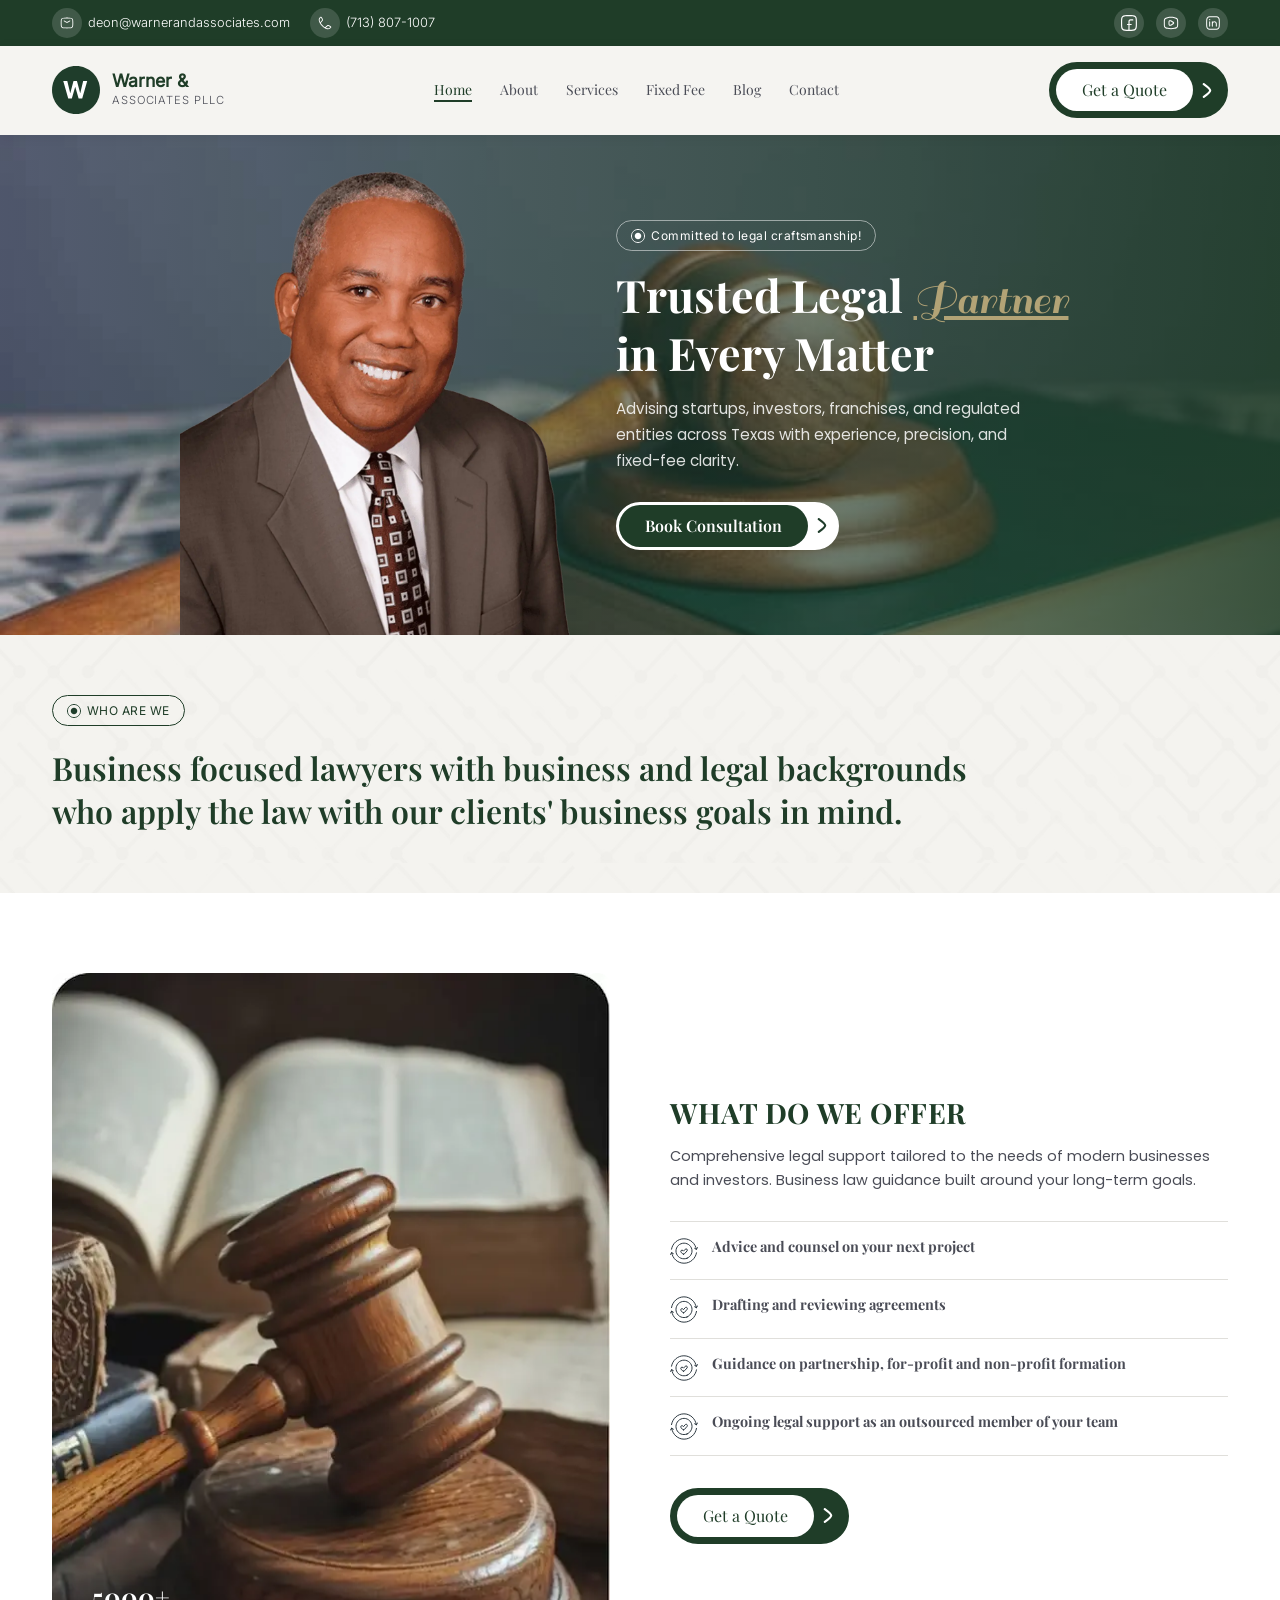
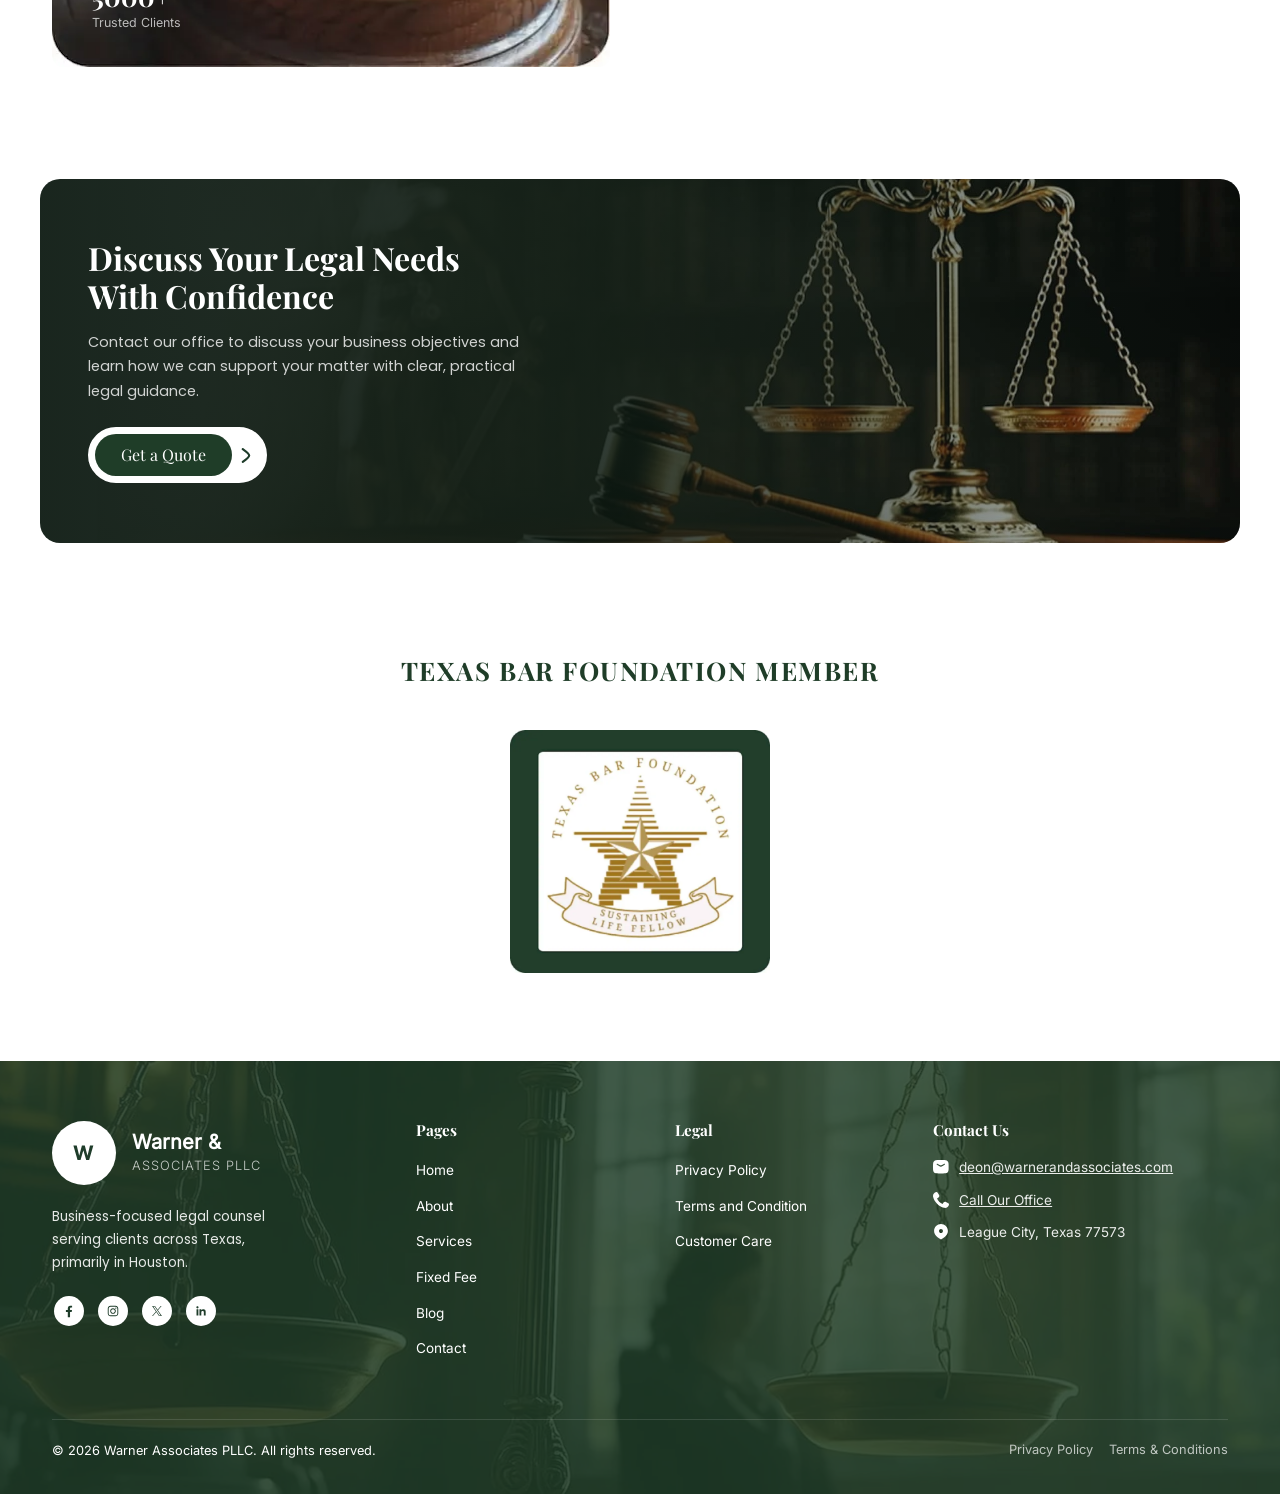
==== commit 3c40567a: "Update" ====
--- a/index.html
+++ b/index.html
@@ -57,7 +57,7 @@
                             <span class="top-bar-icon">
                                 <img src="icons/nav-email.svg" alt="" aria-hidden="true" width="14" height="14" />
                             </span>
-                            <span>deon@warnerandassociates.com</span>
+                            <span><span class="__cf_email__" data-cfemail="680c0d0706280d10090518040d460b0705">deon@warnerandassociates.com</span></span>
                         </a>
                         <a href="tel:7138071007">
                             <span class="top-bar-icon">
@@ -93,7 +93,7 @@
         <header id="main-nav">
             <div class="container">
                 <nav class="nav-inner" aria-label="Main navigation">
-                    <a href="index.html" class="nav-logo" aria-label="Warner & Associates PLLC Home">
+                    <a href="#hero" class="nav-logo" aria-label="Warner & Associates PLLC Home">
                         <img src="assets/green-logo.svg" alt="Warner &amp; Associates PLLC" width="48" height="48" />
                         <div class="nav-logo-name">
                             <strong>Warner &amp;</strong>
@@ -101,7 +101,7 @@
                         </div>
                     </a>
                     <ul class="nav-links" role="list">
-                        <li><a href="index.html" class="active">Home</a></li>
+                        <li><a href="#hero" class="active">Home</a></li>
                         <li><a href="about.html">About</a></li>
                         <li><a href="services.html">Services</a></li>
                         <li><a href="fixed-fee.html">Fixed Fee</a></li>
@@ -124,7 +124,7 @@
                 </nav>
             </div>
             <div class="nav-mobile-menu" id="mobileMenu" role="navigation" aria-label="Mobile navigation">
-                <a href="index.html" class="active">Home</a>
+                <a href="#hero" class="active">Home</a>
                 <a href="about.html">About</a>
                 <a href="services.html">Services</a>
                 <a href="fixed-fee.html">Fixed Fee</a>
@@ -146,7 +146,7 @@
                 <picture class="hero-bg">
                     <source media="(max-width: 767px)" srcset="images/hero-bg-mobile.webp" />
                     <source media="(min-width: 768px)" srcset="images/hero-bg-desktop.webp" />
-                    <img aria-hidden="true" decoding="async" src="images-raw/hero-bg-desktop.jpg" alt="" width="1920" height="897" />
+                    <img aria-hidden="true" decoding="async" fetchpriority="high" src="images-raw/hero-bg-desktop.jpg" alt="" width="1920" height="897" />
                 </picture>
 
                 <!-- Deon's photo — absolutely pinned to left edge on desktop -->
@@ -311,7 +311,7 @@
                         <!-- Brand col -->
                         <div class="footer-brand">
                             <div class="footer-brand-top">
-                                <div class="footer-logo-circle"><img src="assets/white-logo.svg" alt="Warner &amp; Associates PLLC"></div>
+                                <div class="footer-logo-circle"><img src="assets/white-logo.svg" alt="Warner &amp; Associates PLLC" width="40" height="40"></div>
                                 <div class="footer-brand-name">
                                     <strong>Warner &amp;</strong>
                                     <span>ASSOCIATES PLLC</span>
@@ -338,7 +338,7 @@
                         <div class="footer-col">
                             <h4>Pages</h4>
                             <ul>
-                                <li><a href="index.html">Home</a></li>
+                                <li><a href="#hero">Home</a></li>
                                 <li><a href="about.html">About</a></li>
                                 <li><a href="services.html">Services</a></li>
                                 <li><a href="fixed-fee.html">Fixed Fee</a></li>
@@ -376,9 +376,9 @@
 
                     </div>
 
-                    <div class="footer-bottom">
+                                        <div class="footer-bottom">
                         <p>&copy; 2026 Warner Associates PLLC. All rights reserved.</p>
-                                                <div class="footer-bottom-links">
+                        <div class="footer-bottom-links">
                             <a href="#">Privacy Policy</a>
                             <a href="#">Terms &amp; Conditions</a>
                         </div>
--- a/css/global.css
+++ b/css/global.css
@@ -121,7 +121,7 @@
     --radius-lg: 20px;
 
     /* Transitions */
-    --transition: all 0.3s ease;
+    --transition: color 0.3s ease, background-color 0.3s ease, border-color 0.3s ease, opacity 0.3s ease, transform 0.3s ease, filter 0.3s ease;
 }
 
 /* ============================================================
@@ -146,6 +146,7 @@
     line-height: 1.6;
     -webkit-font-smoothing: antialiased;
     -moz-osx-font-smoothing: grayscale;
+    min-height: 100vh;
 }
 
 img {
@@ -788,7 +789,7 @@
     gap: 16px;
     margin-bottom: 20px;
 }
-/* 
+
 .footer-logo-circle {
     width: 64px;
     height: 64px;
@@ -797,12 +798,14 @@
     display: flex;
     align-items: center;
     justify-content: center;
-    font-family: var(--font-heading);
-    font-size: 1.6rem;
-    font-weight: 700;
-    color: var(--color-dark-green);
     flex-shrink: 0;
-} */
+    overflow: hidden;
+}
+
+.footer-logo-circle img {
+    width: 40px;
+    height: 40px;
+}
 
 .footer-brand-name {
     display: flex;
@@ -1147,5 +1150,4 @@
 
 .btn-quote-arrow img, .btn-quote-arrow-2 img, .btn-hero-arrow img {
     height: 15px;
-}
-
+}
--- a/css/global.css
+++ b/css/global.css
@@ -121,7 +121,7 @@
     --radius-lg: 20px;
 
     /* Transitions */
-    --transition: all 0.3s ease;
+    --transition: color 0.3s ease, background-color 0.3s ease, border-color 0.3s ease, opacity 0.3s ease, transform 0.3s ease, filter 0.3s ease;
 }
 
 /* ============================================================
@@ -146,6 +146,7 @@
     line-height: 1.6;
     -webkit-font-smoothing: antialiased;
     -moz-osx-font-smoothing: grayscale;
+    min-height: 100vh;
 }
 
 img {
@@ -788,7 +789,7 @@
     gap: 16px;
     margin-bottom: 20px;
 }
-/* 
+
 .footer-logo-circle {
     width: 64px;
     height: 64px;
@@ -797,12 +798,14 @@
     display: flex;
     align-items: center;
     justify-content: center;
-    font-family: var(--font-heading);
-    font-size: 1.6rem;
-    font-weight: 700;
-    color: var(--color-dark-green);
     flex-shrink: 0;
-} */
+    overflow: hidden;
+}
+
+.footer-logo-circle img {
+    width: 40px;
+    height: 40px;
+}
 
 .footer-brand-name {
     display: flex;
@@ -1147,5 +1150,4 @@
 
 .btn-quote-arrow img, .btn-quote-arrow-2 img, .btn-hero-arrow img {
     height: 15px;
-}
-
+}
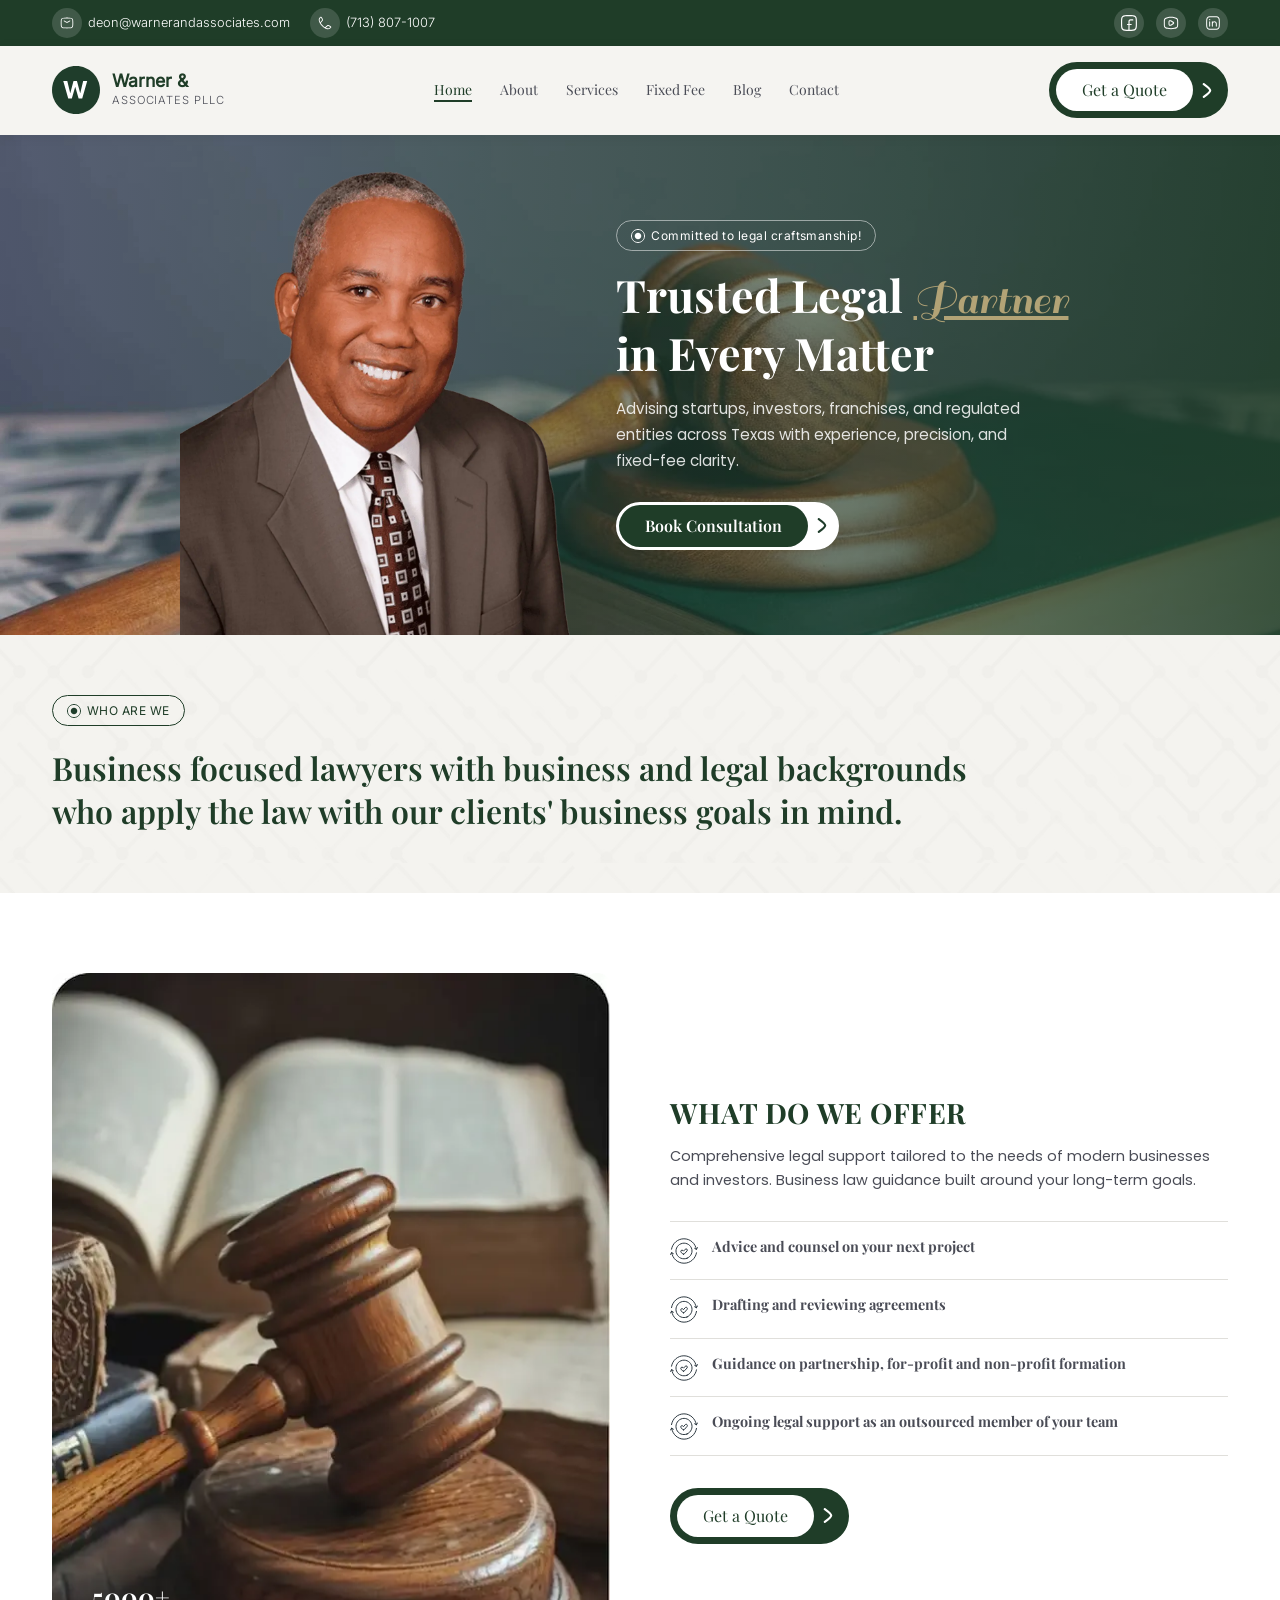
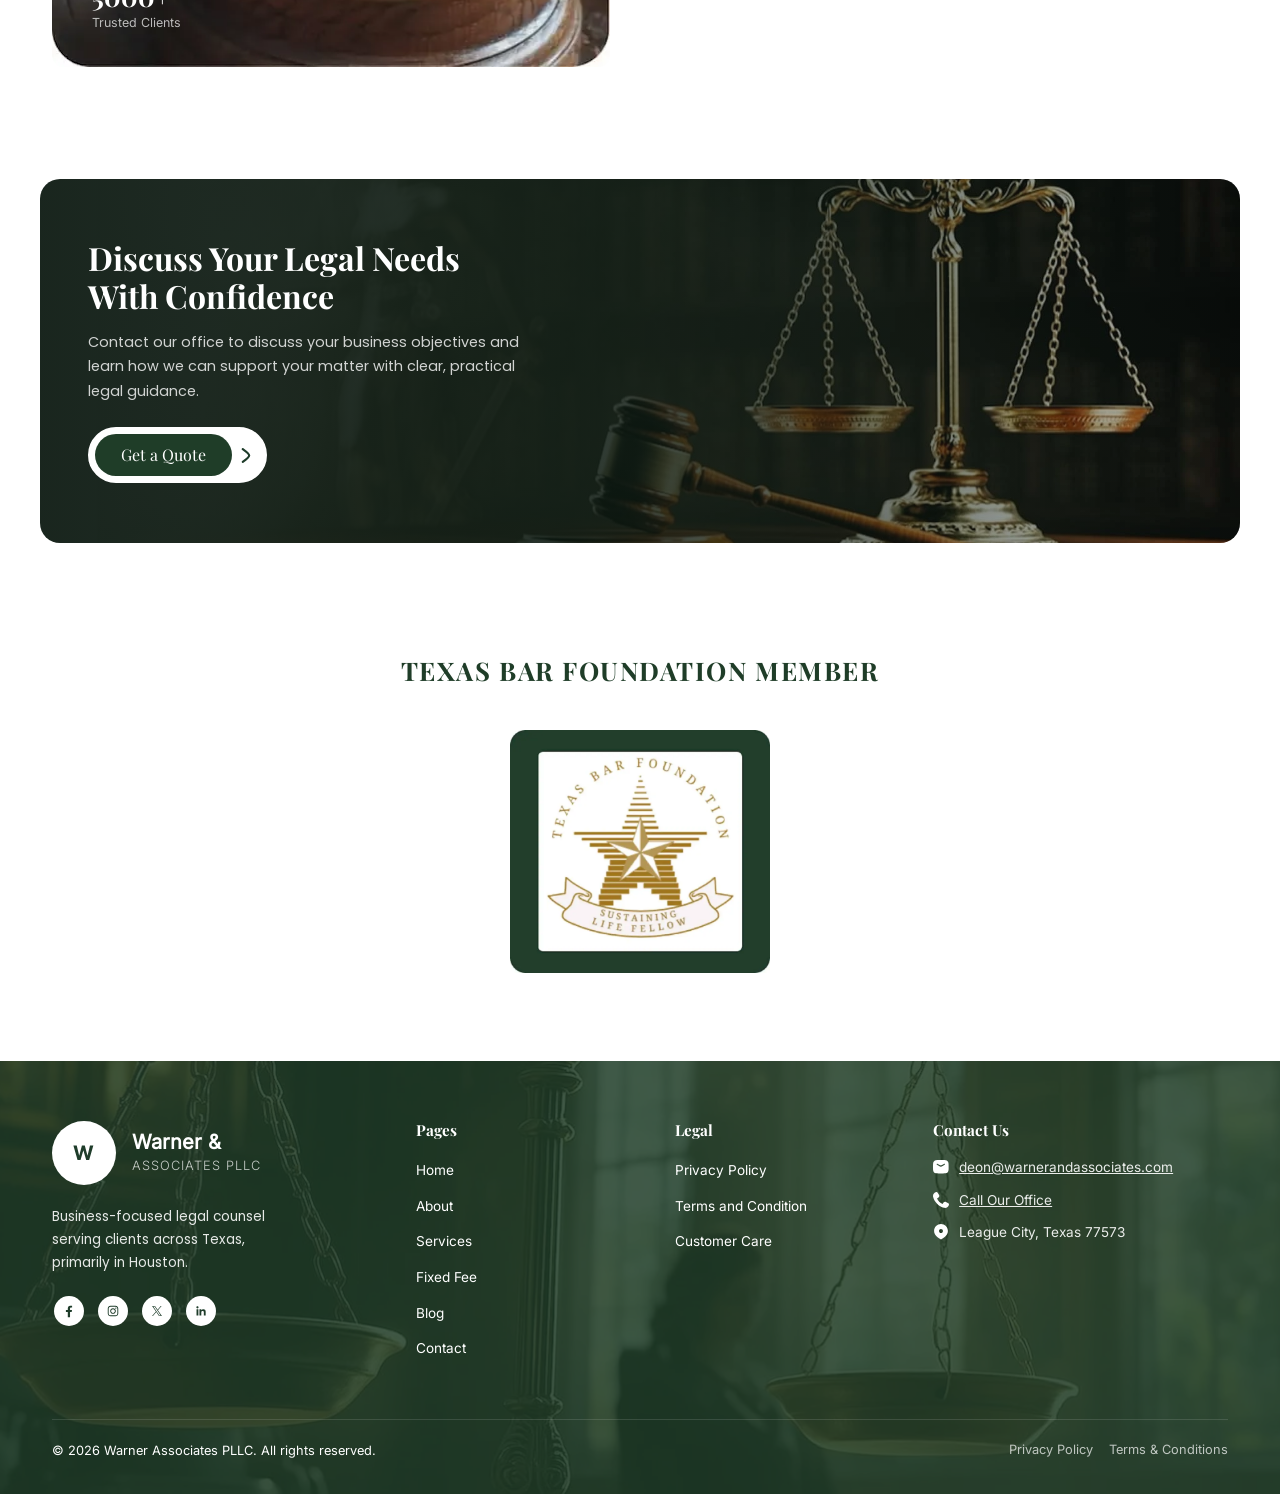
==== commit 6f134c0b: "Update" ====
--- a/index.html
+++ b/index.html
@@ -30,7 +30,7 @@
         <!-- Preload critical above-the-fold assets -->
         <link rel="preload" as="image" href="images/hero-bg-mobile.webp" media="(max-width: 767px)" />
         <link rel="preload" as="image" href="images/hero-bg-desktop.webp" media="(min-width: 768px)" />
-        <link rel="preload" as="image" href="images/deon-desktop.webp" media="(min-width: 768px)" />
+        <link rel="preload" as="image" href="images/deon-tablet.webp" media="(min-width: 768px)" />
         <link rel="preload" as="image" href="images/deon-mobile.webp" media="(max-width: 767px)" />
         <link rel="preload" href="fonts/playfair-display-v40-latin-700.woff2" as="font" type="font/woff2" crossorigin />
         <link rel="preload" href="fonts/sail-v17-latin-regular.woff2" as="font" type="font/woff2" crossorigin />
@@ -153,8 +153,8 @@
                 <div class="hero-image">
                     <picture>
                         <source media="(max-width: 767px)" srcset="images/deon-mobile.webp" />
-                        <source media="(min-width: 768px)" srcset="images/deon-desktop.webp" />
-                        <img decoding="async" src="images/deon-desktop.webp" alt="T. Deon Warner, Attorney" width="572" height="713" />
+                        <source media="(min-width: 768px)" srcset="images/deon-tablet.webp" />
+                        <img decoding="async" src="images/deon-tablet.webp" alt="T. Deon Warner, Attorney" width="572" height="713" />
                     </picture>
                 </div>
 
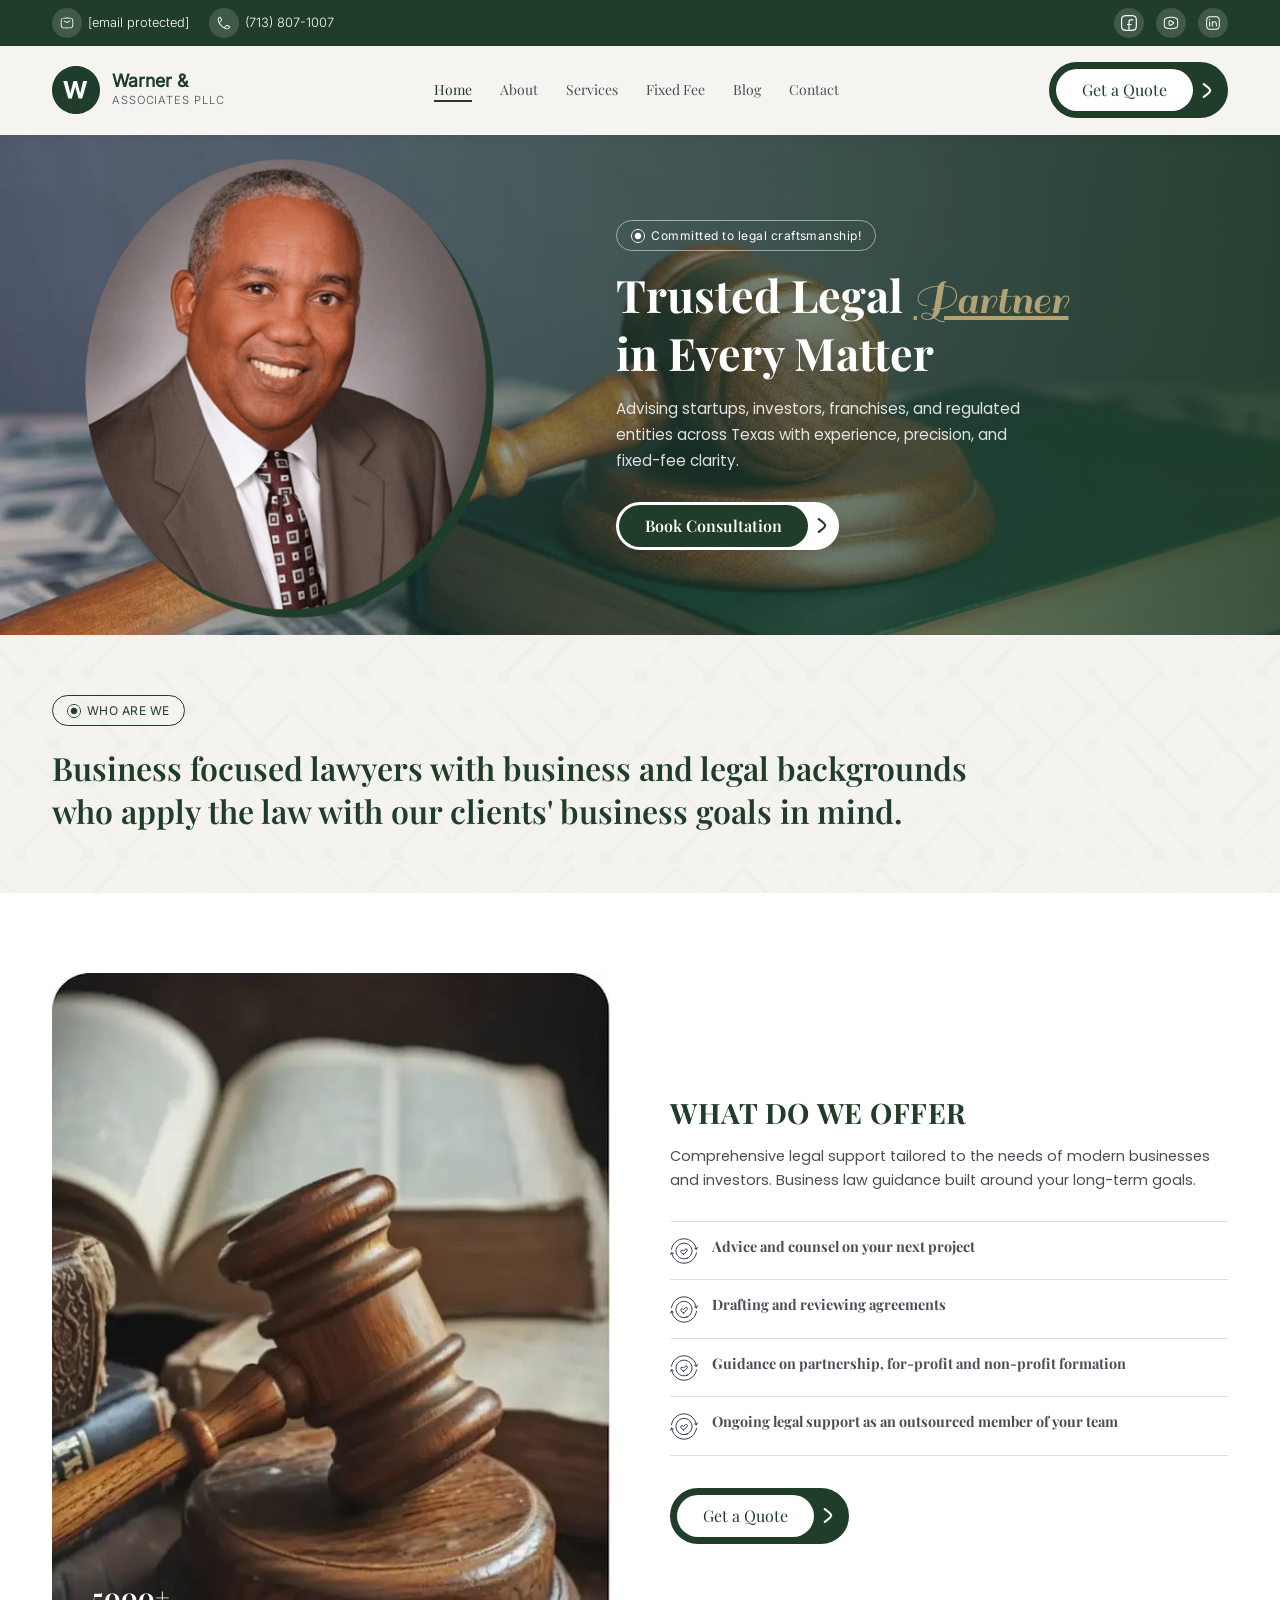
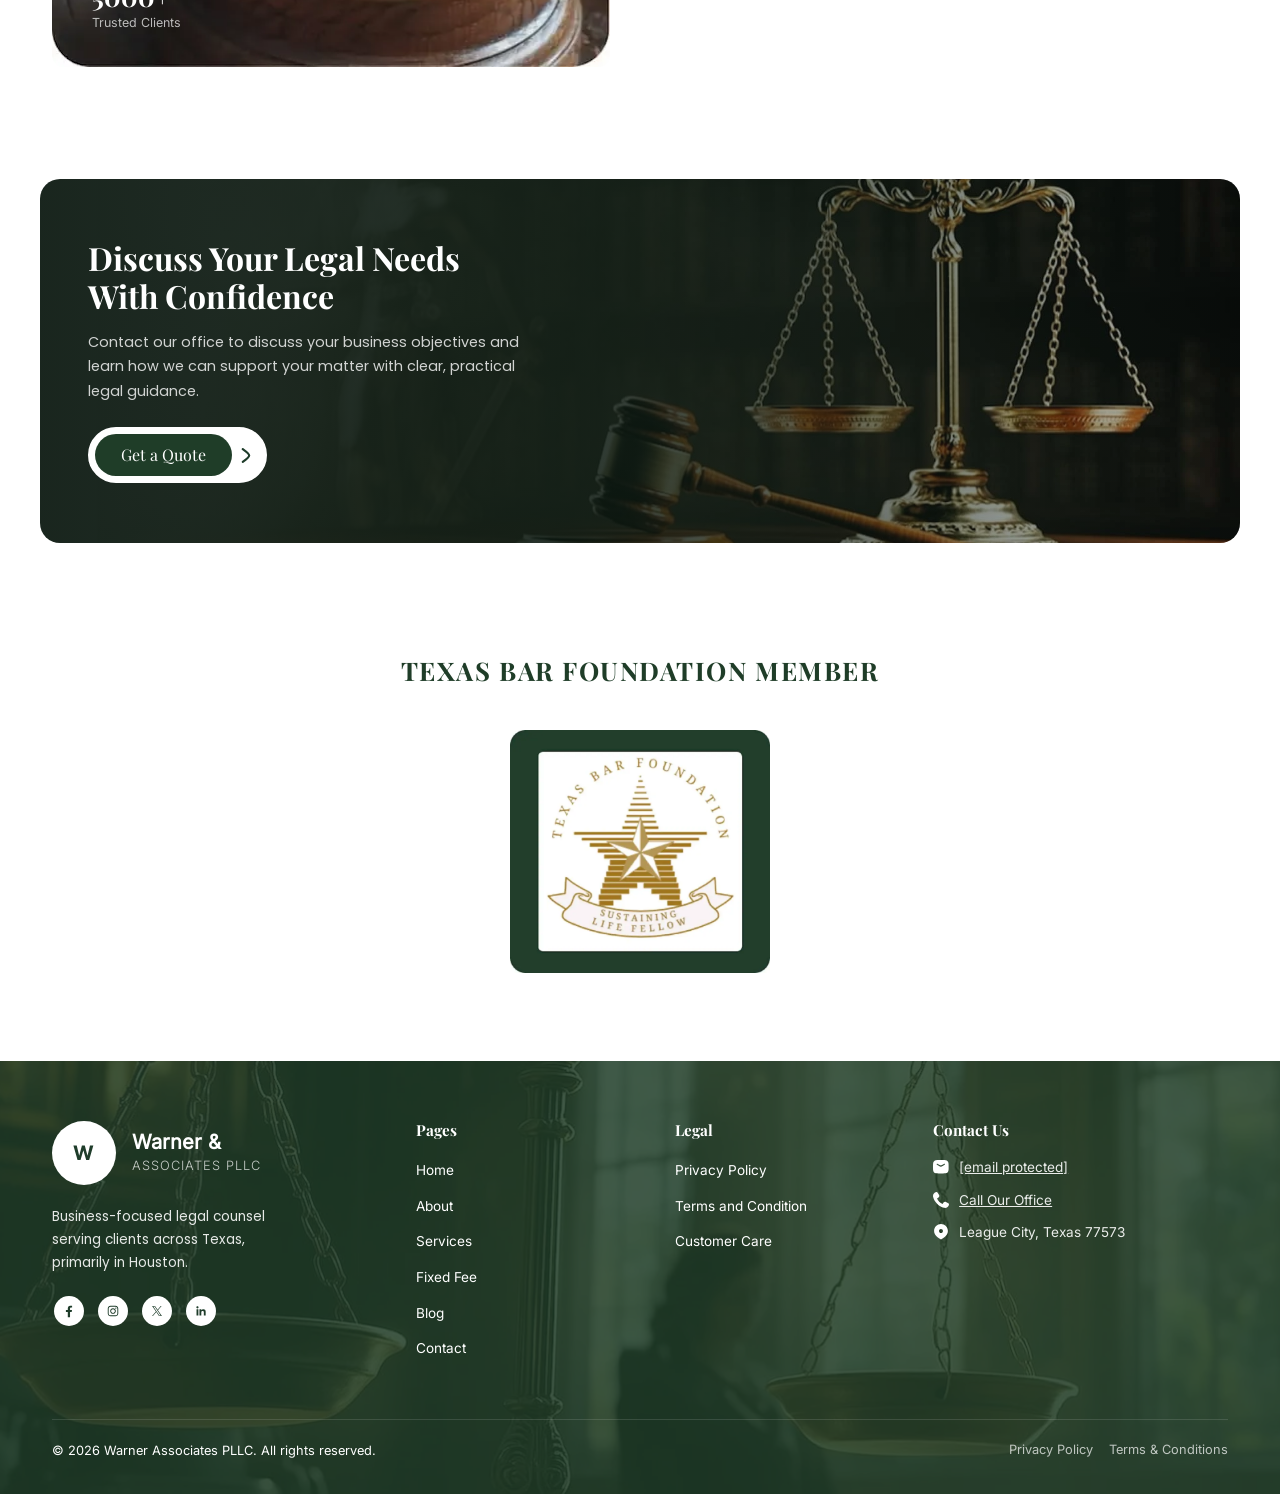
==== commit a71d9b97: "Update" ====
--- a/index.html
+++ b/index.html
@@ -30,7 +30,8 @@
         <!-- Preload critical above-the-fold assets -->
         <link rel="preload" as="image" href="images/hero-bg-mobile.webp" media="(max-width: 767px)" />
         <link rel="preload" as="image" href="images/hero-bg-desktop.webp" media="(min-width: 768px)" />
-        <link rel="preload" as="image" href="images/deon-tablet.webp" media="(min-width: 768px)" />
+        <link rel="preload" as="image" href="images/deon-desktop.webp" media="(min-width: 920px)" />
+        <link rel="preload" as="image" href="images/deon-tablet.webp" media="(min-width: 768px) and (max-width: 919px)" />
         <link rel="preload" as="image" href="images/deon-mobile.webp" media="(max-width: 767px)" />
         <link rel="preload" href="fonts/playfair-display-v40-latin-700.woff2" as="font" type="font/woff2" crossorigin />
         <link rel="preload" href="fonts/sail-v17-latin-regular.woff2" as="font" type="font/woff2" crossorigin />
@@ -53,11 +54,11 @@
             <div class="container">
                 <div class="top-bar-inner">
                     <div class="top-bar-contact">
-                        <a href="mailto:deon@warnerandassociates.com">
+                        <a href="/cdn-cgi/l/email-protection#f490919b9ab48395869a9186959a909587879b979d95809187da979b99">
                             <span class="top-bar-icon">
                                 <img src="icons/nav-email.svg" alt="" aria-hidden="true" width="14" height="14" />
                             </span>
-                            <span><span class="__cf_email__" data-cfemail="680c0d0706280d10090518040d460b0705">deon@warnerandassociates.com</span></span>
+                            <span><span class="__cf_email__" data-cfemail="680c0d0706280d10090518040d460b0705"><span class="__cf_email__" data-cfemail="294d4c4647695e485b474c5b48474d485a5a464a40485d4c5a074a4644">[email&#160;protected]</span></span></span>
                         </a>
                         <a href="tel:7138071007">
                             <span class="top-bar-icon">
@@ -152,9 +153,10 @@
                 <!-- Deon's photo — absolutely pinned to left edge on desktop -->
                 <div class="hero-image">
                     <picture>
+                        <source media="(min-width: 920px)" srcset="images/deon-desktop.webp" />
+                        <source media="(min-width: 768px) and (max-width: 919px)" srcset="images/deon-tablet.webp" />
                         <source media="(max-width: 767px)" srcset="images/deon-mobile.webp" />
-                        <source media="(min-width: 768px)" srcset="images/deon-tablet.webp" />
-                        <img decoding="async" src="images/deon-tablet.webp" alt="T. Deon Warner, Attorney" width="572" height="713" />
+                        <img decoding="async" src="images-raw/deon-desktop.png" alt="T. Deon Warner, Attorney" width="572" height="713" />
                     </picture>
                 </div>
 
@@ -362,7 +364,7 @@
                             <h4>Contact Us</h4>
                             <div class="footer-contact-item">
                                 <img src="icons/footer-email.svg" alt="" aria-hidden="true" width="16" height="16" loading="lazy" decoding="async" />
-                                <a href="mailto:deon@warnerandassociates.com">deon@warnerandassociates.com</a>
+                                <a href="/cdn-cgi/l/email-protection#e084858f8ea09781928e8592818e848193938f838981948593ce838f8d"><span class="__cf_email__" data-cfemail="27434248496750465549425546494346545448444e465342540944484a">[email&#160;protected]</span></a>
                             </div>
                             <div class="footer-contact-item">
                                 <img src="icons/footer-phone.svg" alt="" aria-hidden="true" width="16" height="16" loading="lazy" decoding="async" />
@@ -378,7 +380,7 @@
 
                                         <div class="footer-bottom">
                         <p>&copy; 2026 Warner Associates PLLC. All rights reserved.</p>
-                        <div class="footer-bottom-links">
+                                                <div class="footer-bottom-links">
                             <a href="#">Privacy Policy</a>
                             <a href="#">Terms &amp; Conditions</a>
                         </div>
--- a/css/styles.css
+++ b/css/styles.css
@@ -1,5 +1,5 @@
 /* ============================================================
-   home.css — Warner & Associates PLLC
+   styles.css — Warner & Associates PLLC
    MigsFlow Web Design
    ============================================================ */
 
@@ -55,7 +55,7 @@
     top: 0;
     left: 0;
     height: 100%;
-    min-width: 50%;
+    min-width: 42%;
     z-index: 3;
     pointer-events: none;
 }
@@ -476,8 +476,9 @@
 
     .offer-grid {
         gap: 36px;
-    }
-}
+    }    
+}
+
 
 /* ============================================================
    RESPONSIVE — MOBILE
@@ -552,4 +553,12 @@
     .texas-bar-logo-wrap img {
         width: 200px;
     }
+}
+
+@media (min-width: 920px) {
+    .hero-image img {
+        height: 95%;
+        width: auto;
+        margin-top: 1rem;
+    }
 }
--- a/css/styles.css
+++ b/css/styles.css
@@ -1,5 +1,5 @@
 /* ============================================================
-   home.css — Warner & Associates PLLC
+   styles.css — Warner & Associates PLLC
    MigsFlow Web Design
    ============================================================ */
 
@@ -55,7 +55,7 @@
     top: 0;
     left: 0;
     height: 100%;
-    min-width: 50%;
+    min-width: 42%;
     z-index: 3;
     pointer-events: none;
 }
@@ -476,8 +476,9 @@
 
     .offer-grid {
         gap: 36px;
-    }
-}
+    }    
+}
+
 
 /* ============================================================
    RESPONSIVE — MOBILE
@@ -552,4 +553,12 @@
     .texas-bar-logo-wrap img {
         width: 200px;
     }
+}
+
+@media (min-width: 920px) {
+    .hero-image img {
+        height: 95%;
+        width: auto;
+        margin-top: 1rem;
+    }
 }
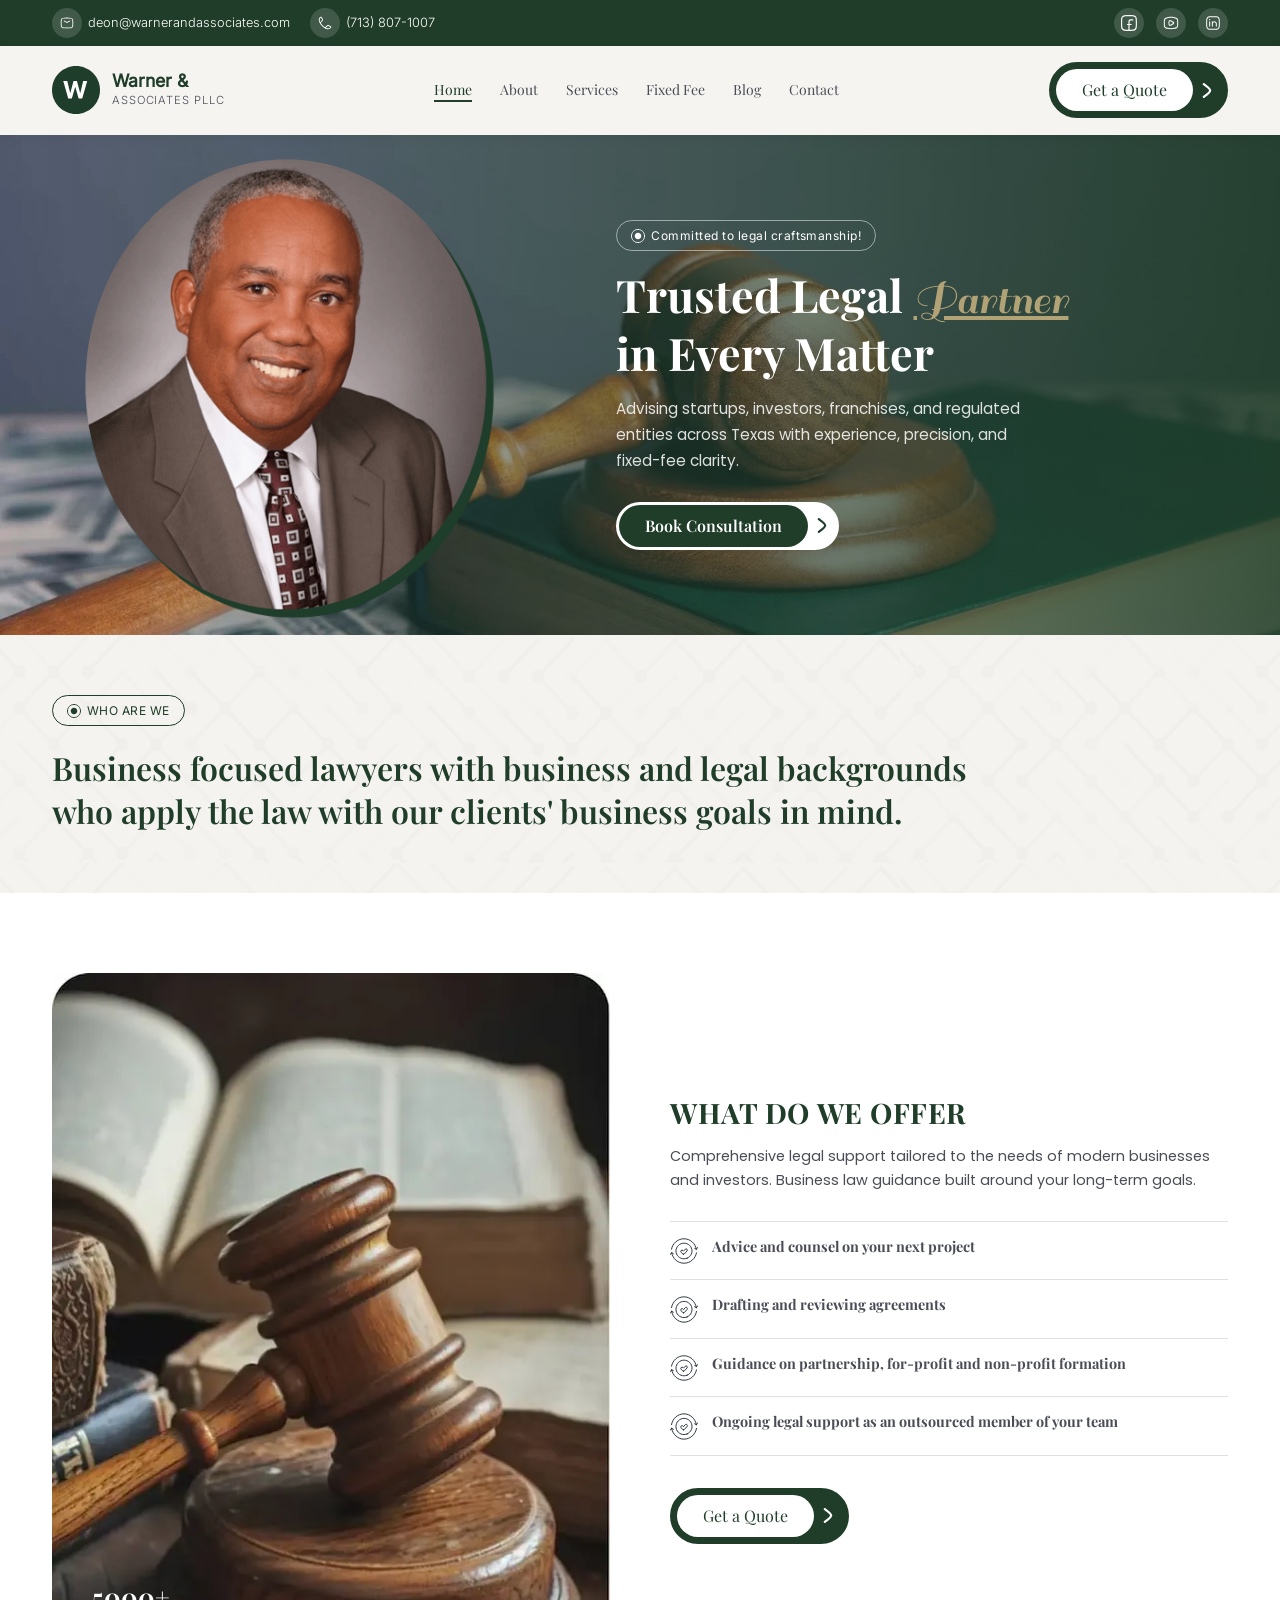
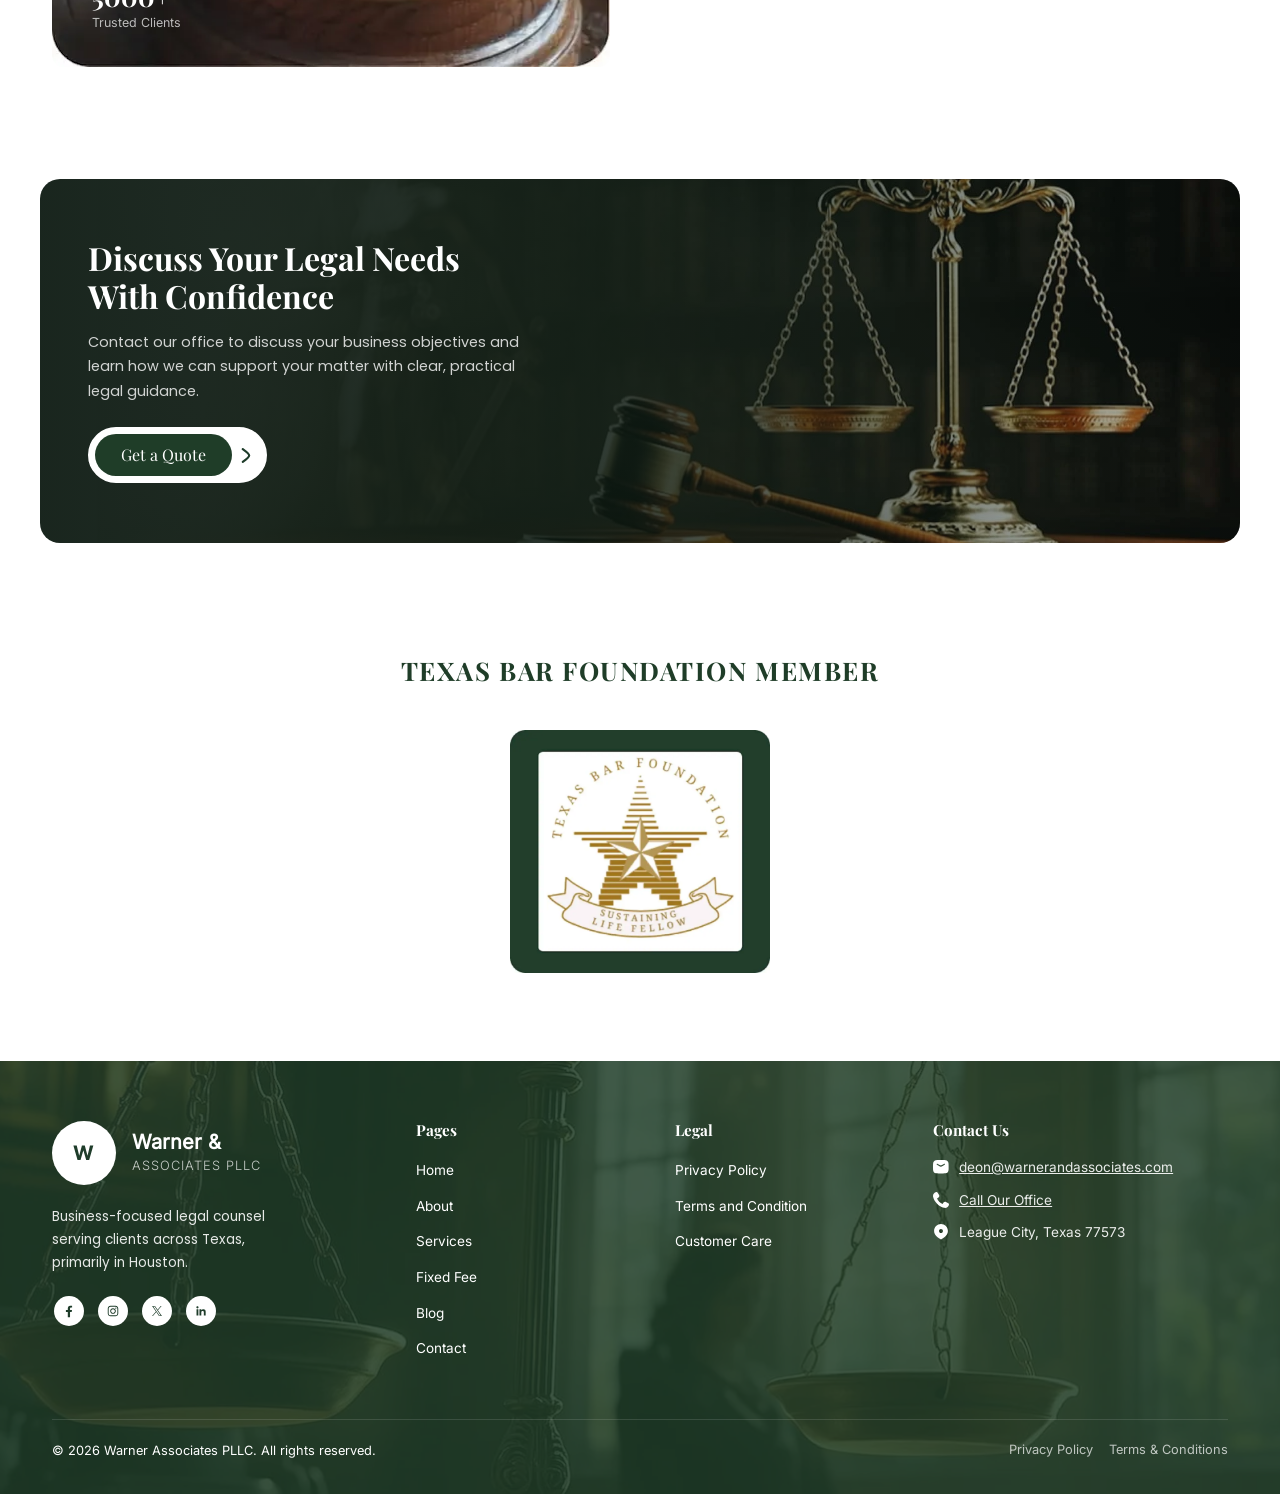
==== commit a543533b: "Updated" ====
--- a/index.html
+++ b/index.html
@@ -54,11 +54,11 @@
             <div class="container">
                 <div class="top-bar-inner">
                     <div class="top-bar-contact">
-                        <a href="/cdn-cgi/l/email-protection#f490919b9ab48395869a9186959a909587879b979d95809187da979b99">
+                        <a href="mailto:deon@warnerandassociates.com">
                             <span class="top-bar-icon">
                                 <img src="icons/nav-email.svg" alt="" aria-hidden="true" width="14" height="14" />
                             </span>
-                            <span><span class="__cf_email__" data-cfemail="680c0d0706280d10090518040d460b0705"><span class="__cf_email__" data-cfemail="294d4c4647695e485b474c5b48474d485a5a464a40485d4c5a074a4644">[email&#160;protected]</span></span></span>
+                            <span><span class="__cf_email__" data-cfemail="680c0d0706280d10090518040d460b0705"><span class="__cf_email__" data-cfemail="294d4c4647695e485b474c5b48474d485a5a464a40485d4c5a074a4644">deon@warnerandassociates.com</span></span></span>
                         </a>
                         <a href="tel:7138071007">
                             <span class="top-bar-icon">
@@ -364,7 +364,7 @@
                             <h4>Contact Us</h4>
                             <div class="footer-contact-item">
                                 <img src="icons/footer-email.svg" alt="" aria-hidden="true" width="16" height="16" loading="lazy" decoding="async" />
-                                <a href="/cdn-cgi/l/email-protection#e084858f8ea09781928e8592818e848193938f838981948593ce838f8d"><span class="__cf_email__" data-cfemail="27434248496750465549425546494346545448444e465342540944484a">[email&#160;protected]</span></a>
+                                <a href="mailto:deon@warnerandassociates.com">deon@warnerandassociates.com</a>
                             </div>
                             <div class="footer-contact-item">
                                 <img src="icons/footer-phone.svg" alt="" aria-hidden="true" width="16" height="16" loading="lazy" decoding="async" />
--- a/css/styles.css
+++ b/css/styles.css
@@ -555,6 +555,7 @@
     }
 }
 
+
 @media (min-width: 920px) {
     .hero-image img {
         height: 95%;
--- a/css/styles.css
+++ b/css/styles.css
@@ -555,6 +555,7 @@
     }
 }
 
+
 @media (min-width: 920px) {
     .hero-image img {
         height: 95%;
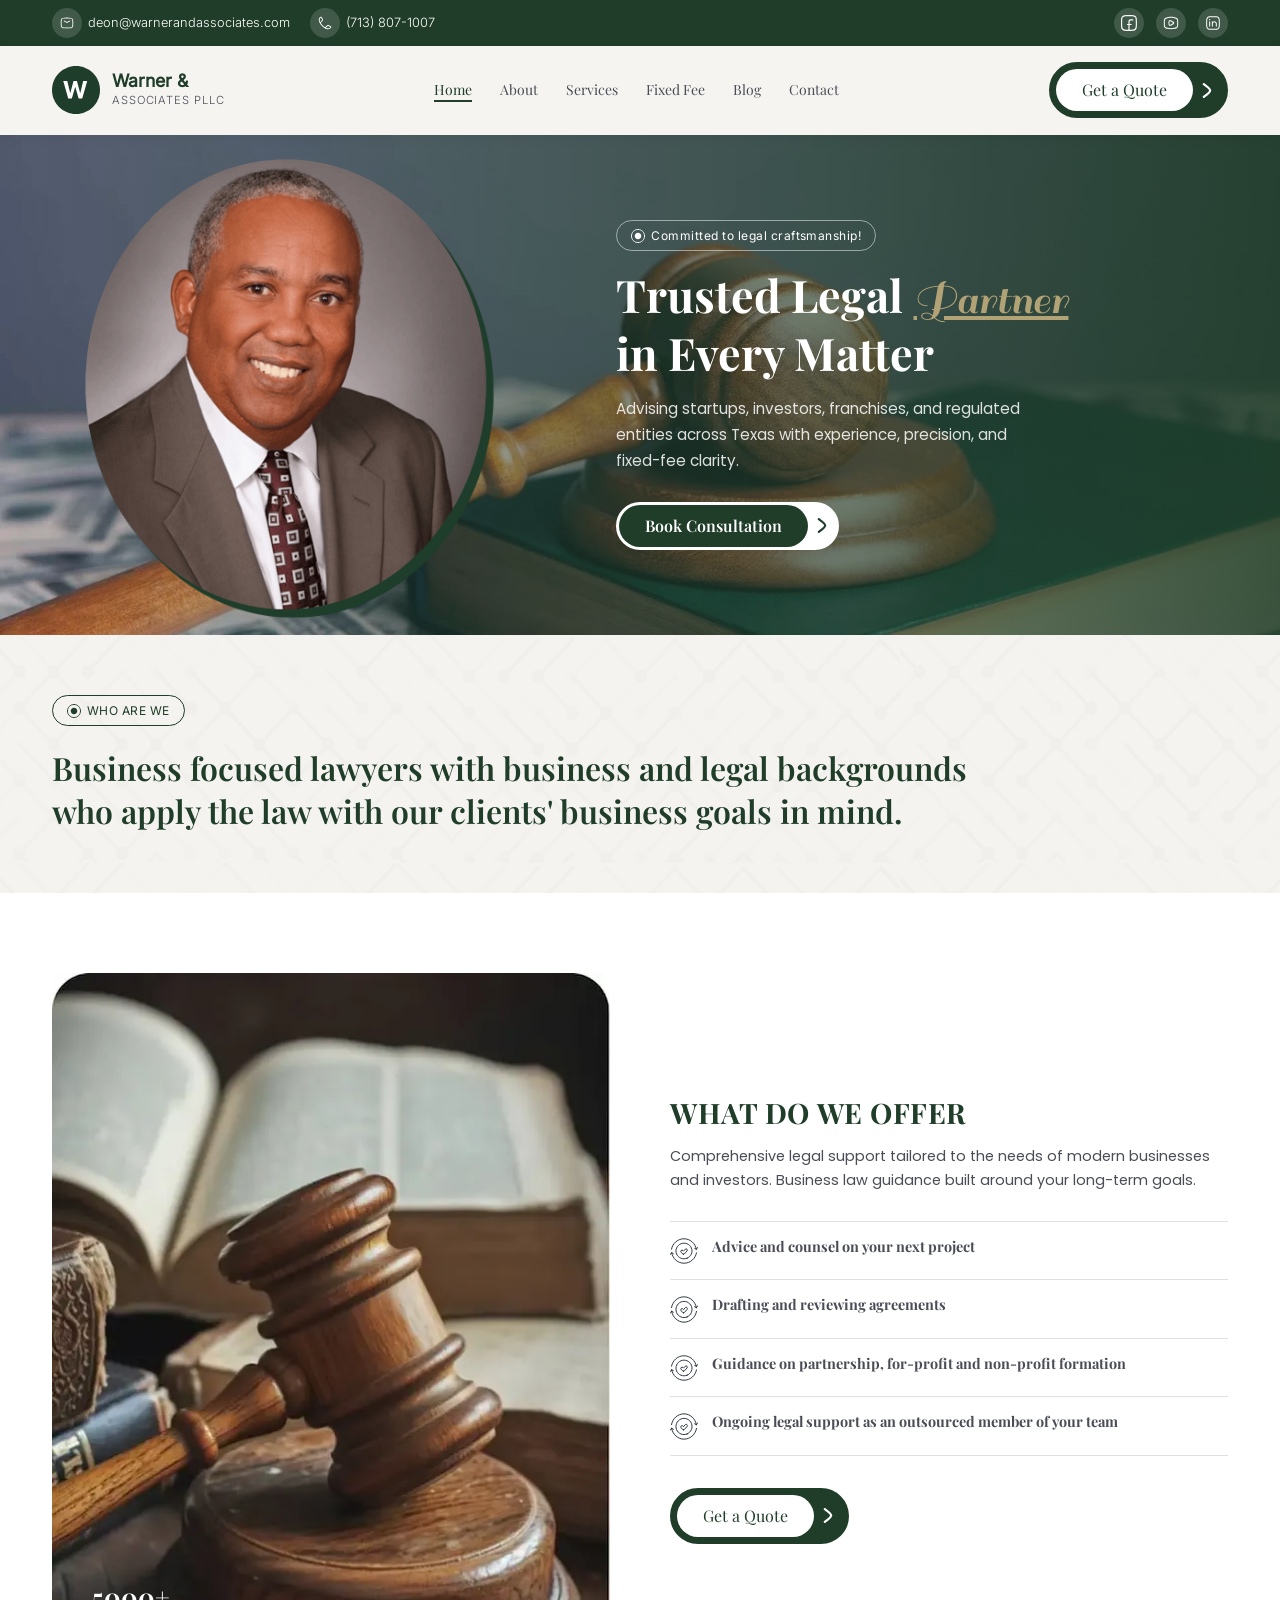
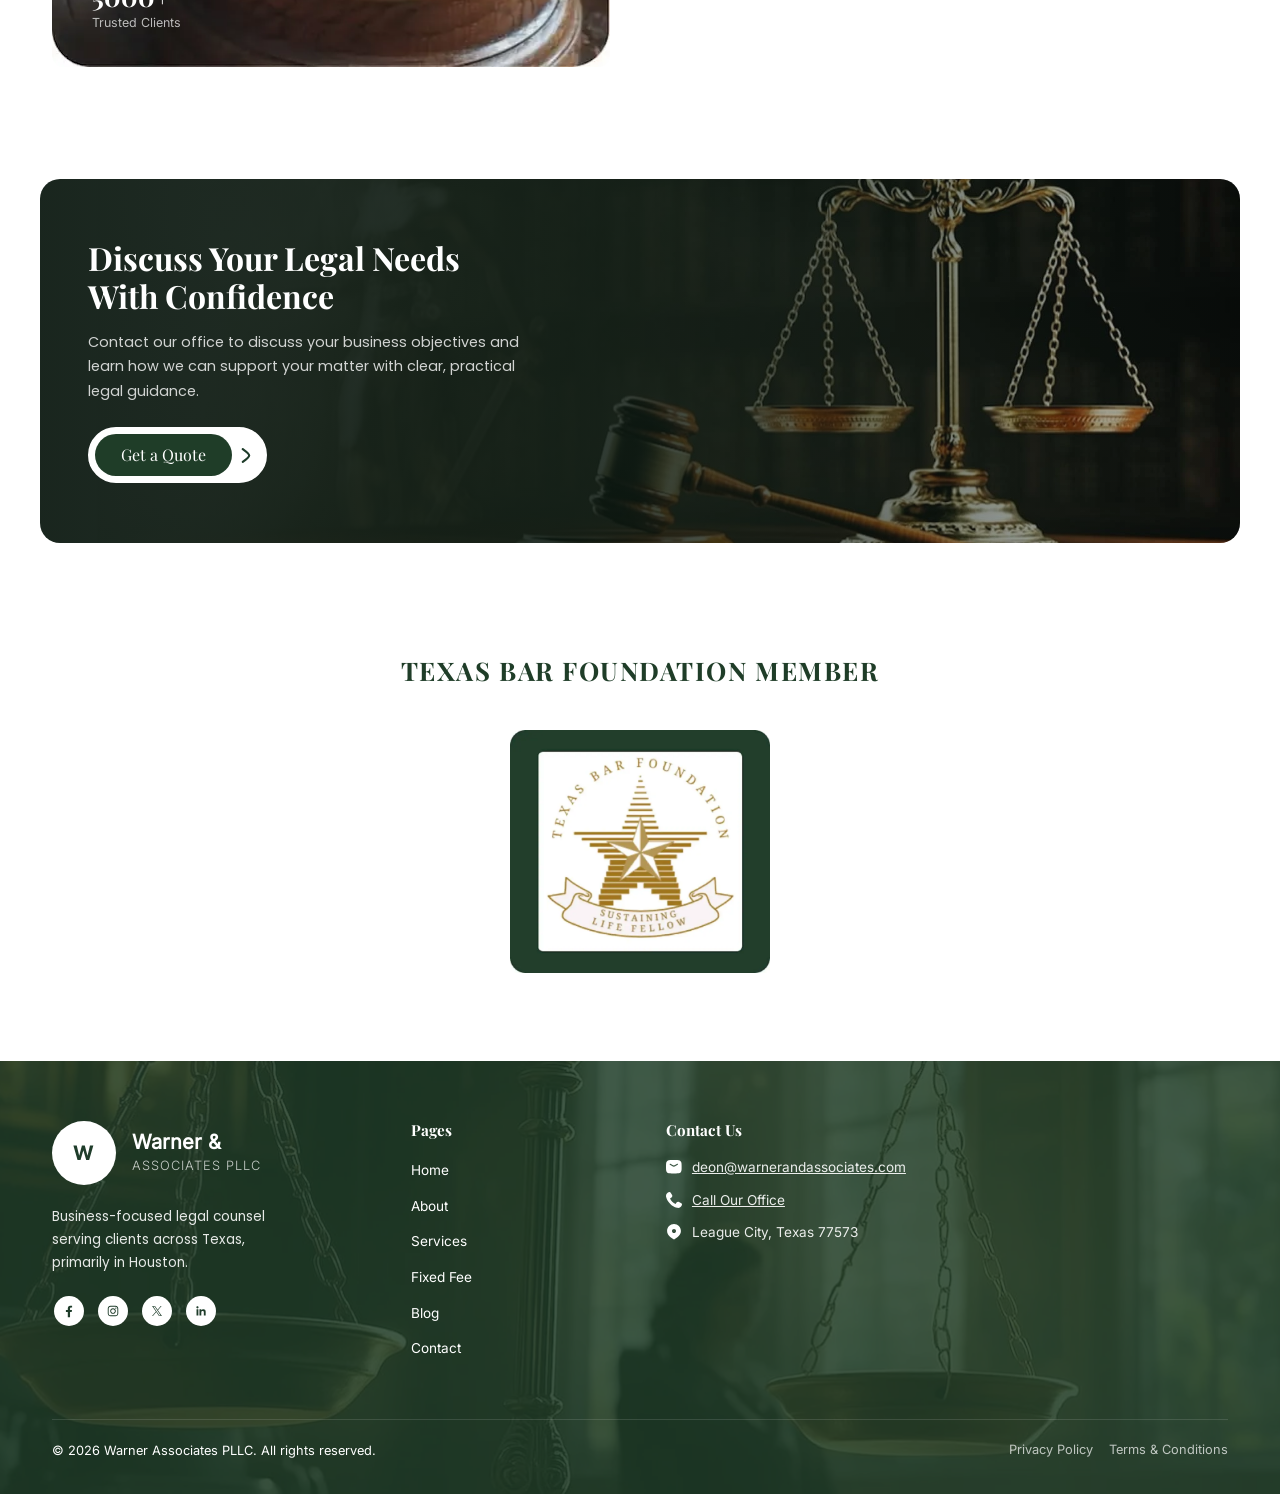
==== commit 9711d3da: "Update" ====
--- a/index.html
+++ b/index.html
@@ -349,16 +349,6 @@
                             </ul>
                         </div>
 
-                        <!-- Legal col -->
-                        <div class="footer-col">
-                            <h4>Legal</h4>
-                            <ul>
-                                <li><a href="#">Privacy Policy</a></li>
-                                <li><a href="#">Terms and Condition</a></li>
-                                <li><a href="#">Customer Care</a></li>
-                            </ul>
-                        </div>
-
                         <!-- Contact col -->
                         <div class="footer-col">
                             <h4>Contact Us</h4>
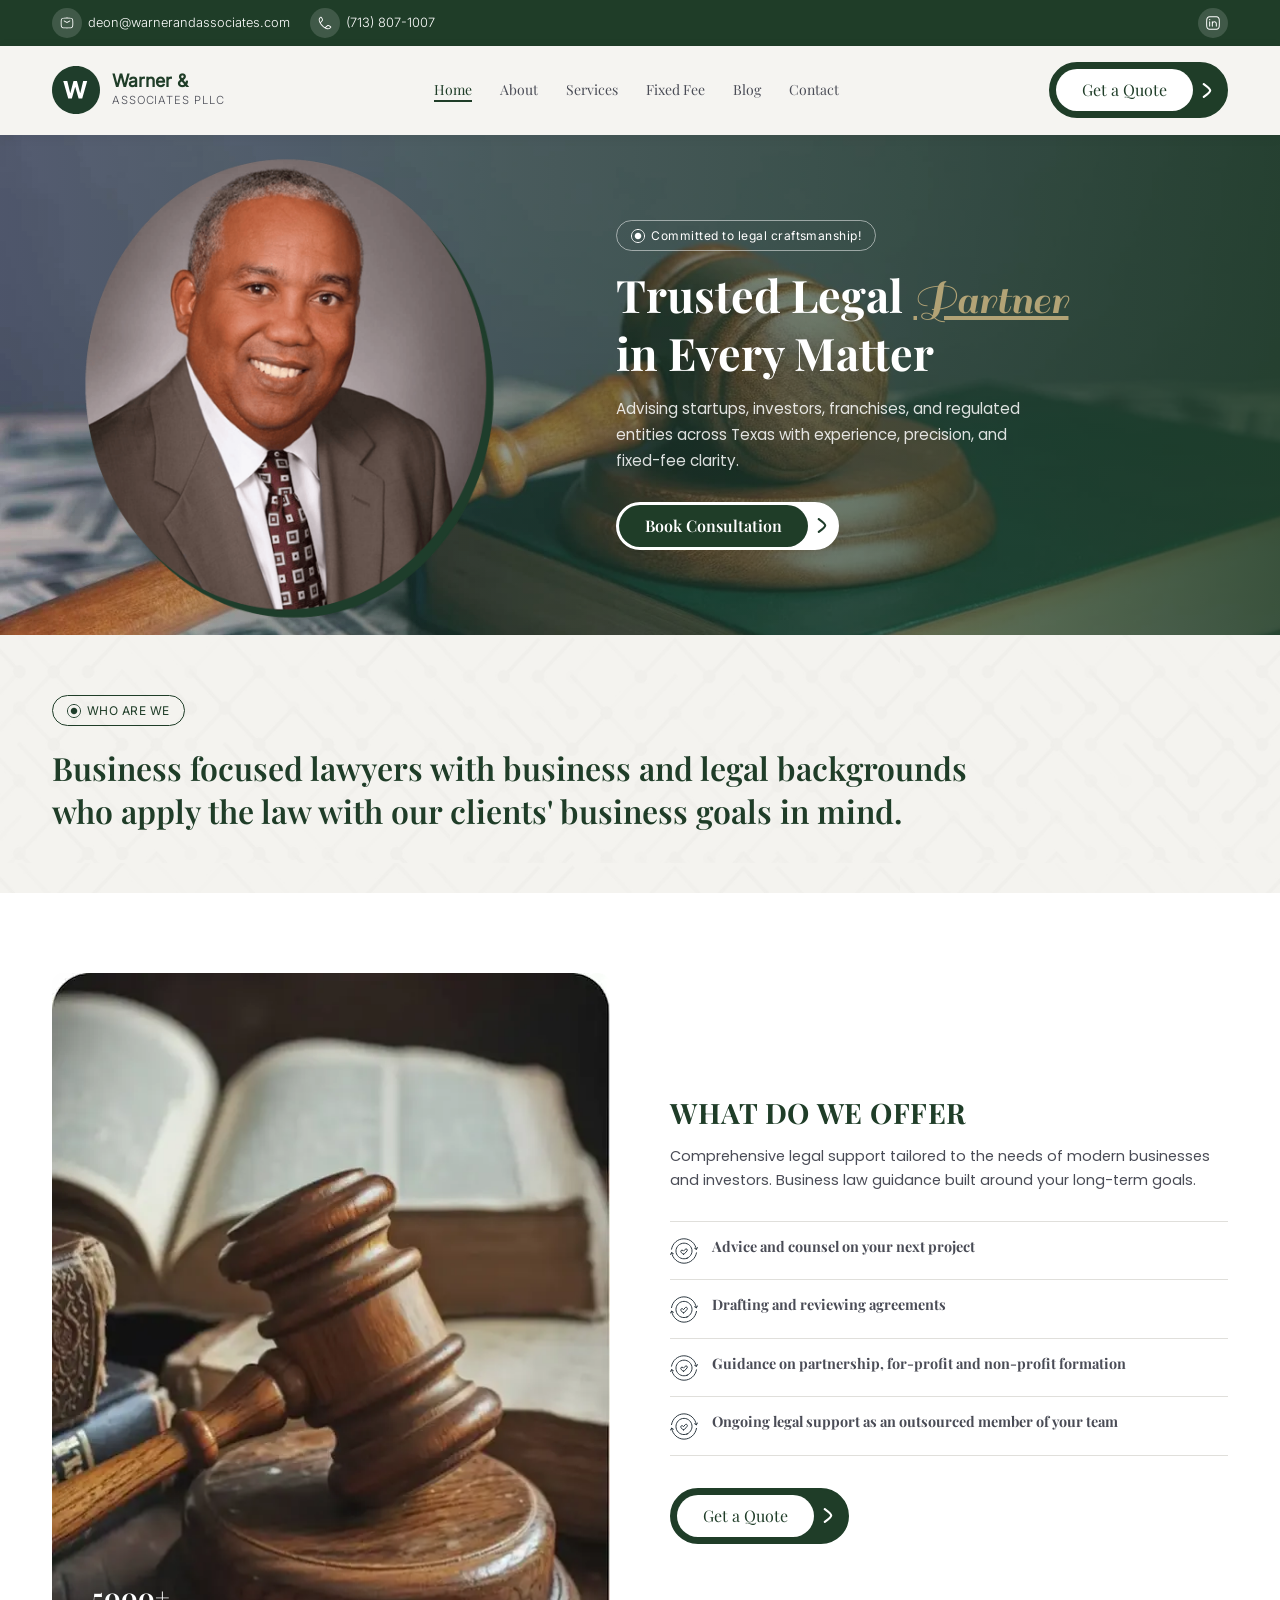
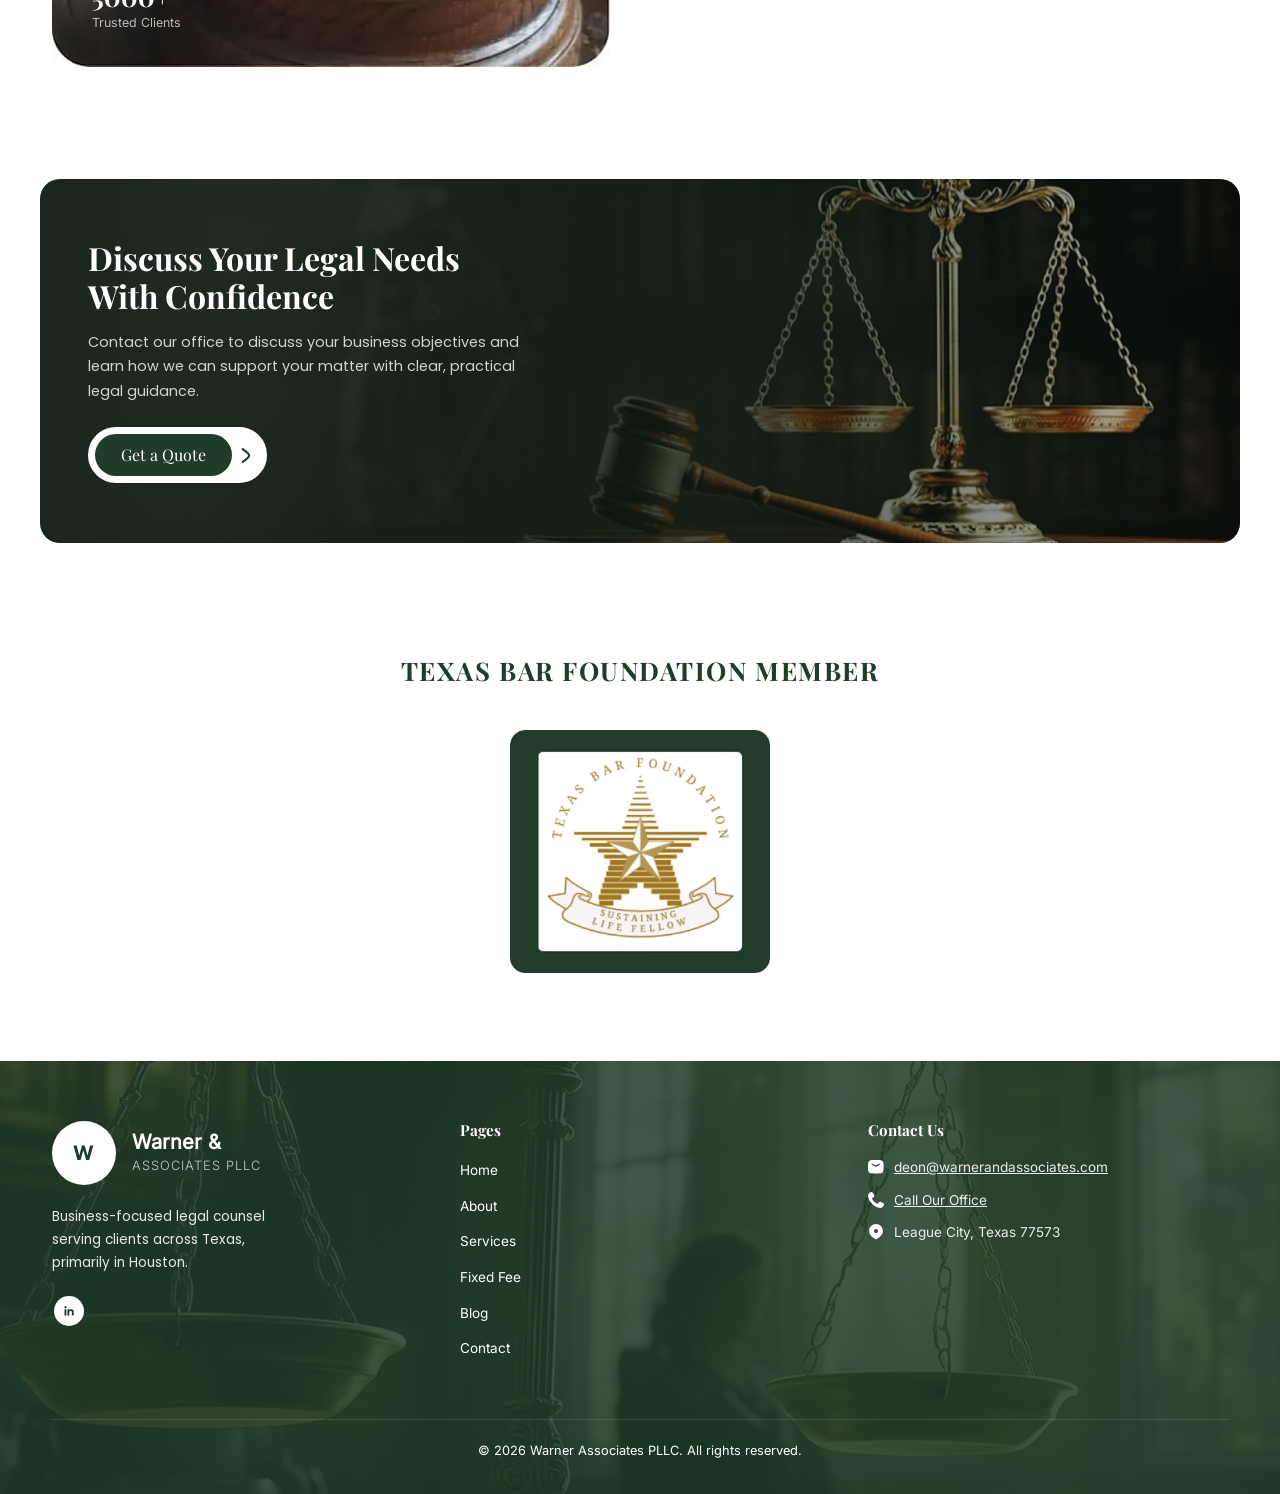
==== commit 90ba8cbe: "Mass Update" ====
--- a/index.html
+++ b/index.html
@@ -68,7 +68,7 @@
                         </a>
                     </div>
                     <div class="top-bar-socials">
-                        <a href="#" aria-label="Facebook">
+                        <!-- <a href="#" aria-label="Facebook">
                             <span class="top-bar-icon">
                                 <img src="icons/nav-facebook.svg" alt="Facebook" width="16" height="16" />
                             </span>
@@ -77,8 +77,8 @@
                             <span class="top-bar-icon">
                                 <img src="icons/nav-youtube.svg" alt="YouTube" width="16" height="16" />
                             </span>
-                        </a>
-                        <a href="#" aria-label="LinkedIn">
+                        </a> -->
+                        <a href="https://www.linkedin.com/in/t-deon-warner-0b01551b/" aria-label="LinkedIn">
                             <span class="top-bar-icon">
                                 <img src="icons/nav-linkedin.svg" alt="LinkedIn" width="16" height="16" />
                             </span>
@@ -321,7 +321,7 @@
                             </div>
                             <p>Business-focused legal counsel serving clients across Texas, primarily in Houston.</p>
                             <div class="footer-socials">
-                                <a href="#" aria-label="Facebook">
+                                <!-- <a href="#" aria-label="Facebook">
                                     <img src="icons/fb-white.svg" alt="Facebook" width="18" height="18" loading="lazy" decoding="async" />
                                 </a>
                                 <a href="#" aria-label="Instagram">
@@ -329,8 +329,8 @@
                                 </a>
                                 <a href="#" aria-label="Twitter/X">
                                     <img src="icons/twitter-white.svg" alt="Twitter/X" width="15" height="15" loading="lazy" decoding="async" />
-                                </a>
-                                <a href="#" aria-label="LinkedIn">
+                                </a> -->
+                                <a href="https://www.linkedin.com/in/t-deon-warner-0b01551b/" aria-label="LinkedIn">
                                     <img src="icons/linkedin-white.svg" alt="LinkedIn" width="15" height="15" loading="lazy" decoding="async" />
                                 </a>
                             </div>
@@ -368,12 +368,12 @@
 
                     </div>
 
-                                        <div class="footer-bottom">
+                    <div class="footer-bottom">
                         <p>&copy; 2026 Warner Associates PLLC. All rights reserved.</p>
-                                                <div class="footer-bottom-links">
+                        <!-- <div class="footer-bottom-links">
                             <a href="#">Privacy Policy</a>
                             <a href="#">Terms &amp; Conditions</a>
-                        </div>
+                        </div> -->
                     </div>
 
                 </div>
--- a/css/global.css
+++ b/css/global.css
@@ -777,7 +777,7 @@
 
 .footer-grid {
     display: grid;
-    grid-template-columns: 1.5fr 1fr 1fr 1.4fr;
+    grid-template-columns: 1fr 1fr 1fr;
     gap: 48px;
     margin-bottom: 48px;
 }
@@ -926,7 +926,7 @@
     padding-top: 20px;
     display: flex;
     align-items: center;
-    justify-content: space-between;
+    justify-content: center;
     gap: 16px;
 }
 
@@ -1051,8 +1051,7 @@
 
     /* Footer */
     .footer-grid {
-        grid-template-columns: repeat(2, 1fr);
-        gap: 28px;
+        grid-template-columns: repeat(1.8, 1fr);
         margin: 0.75rem;
     }
 
--- a/css/global.css
+++ b/css/global.css
@@ -777,7 +777,7 @@
 
 .footer-grid {
     display: grid;
-    grid-template-columns: 1.5fr 1fr 1fr 1.4fr;
+    grid-template-columns: 1fr 1fr 1fr;
     gap: 48px;
     margin-bottom: 48px;
 }
@@ -926,7 +926,7 @@
     padding-top: 20px;
     display: flex;
     align-items: center;
-    justify-content: space-between;
+    justify-content: center;
     gap: 16px;
 }
 
@@ -1051,8 +1051,7 @@
 
     /* Footer */
     .footer-grid {
-        grid-template-columns: repeat(2, 1fr);
-        gap: 28px;
+        grid-template-columns: repeat(1.8, 1fr);
         margin: 0.75rem;
     }
 
